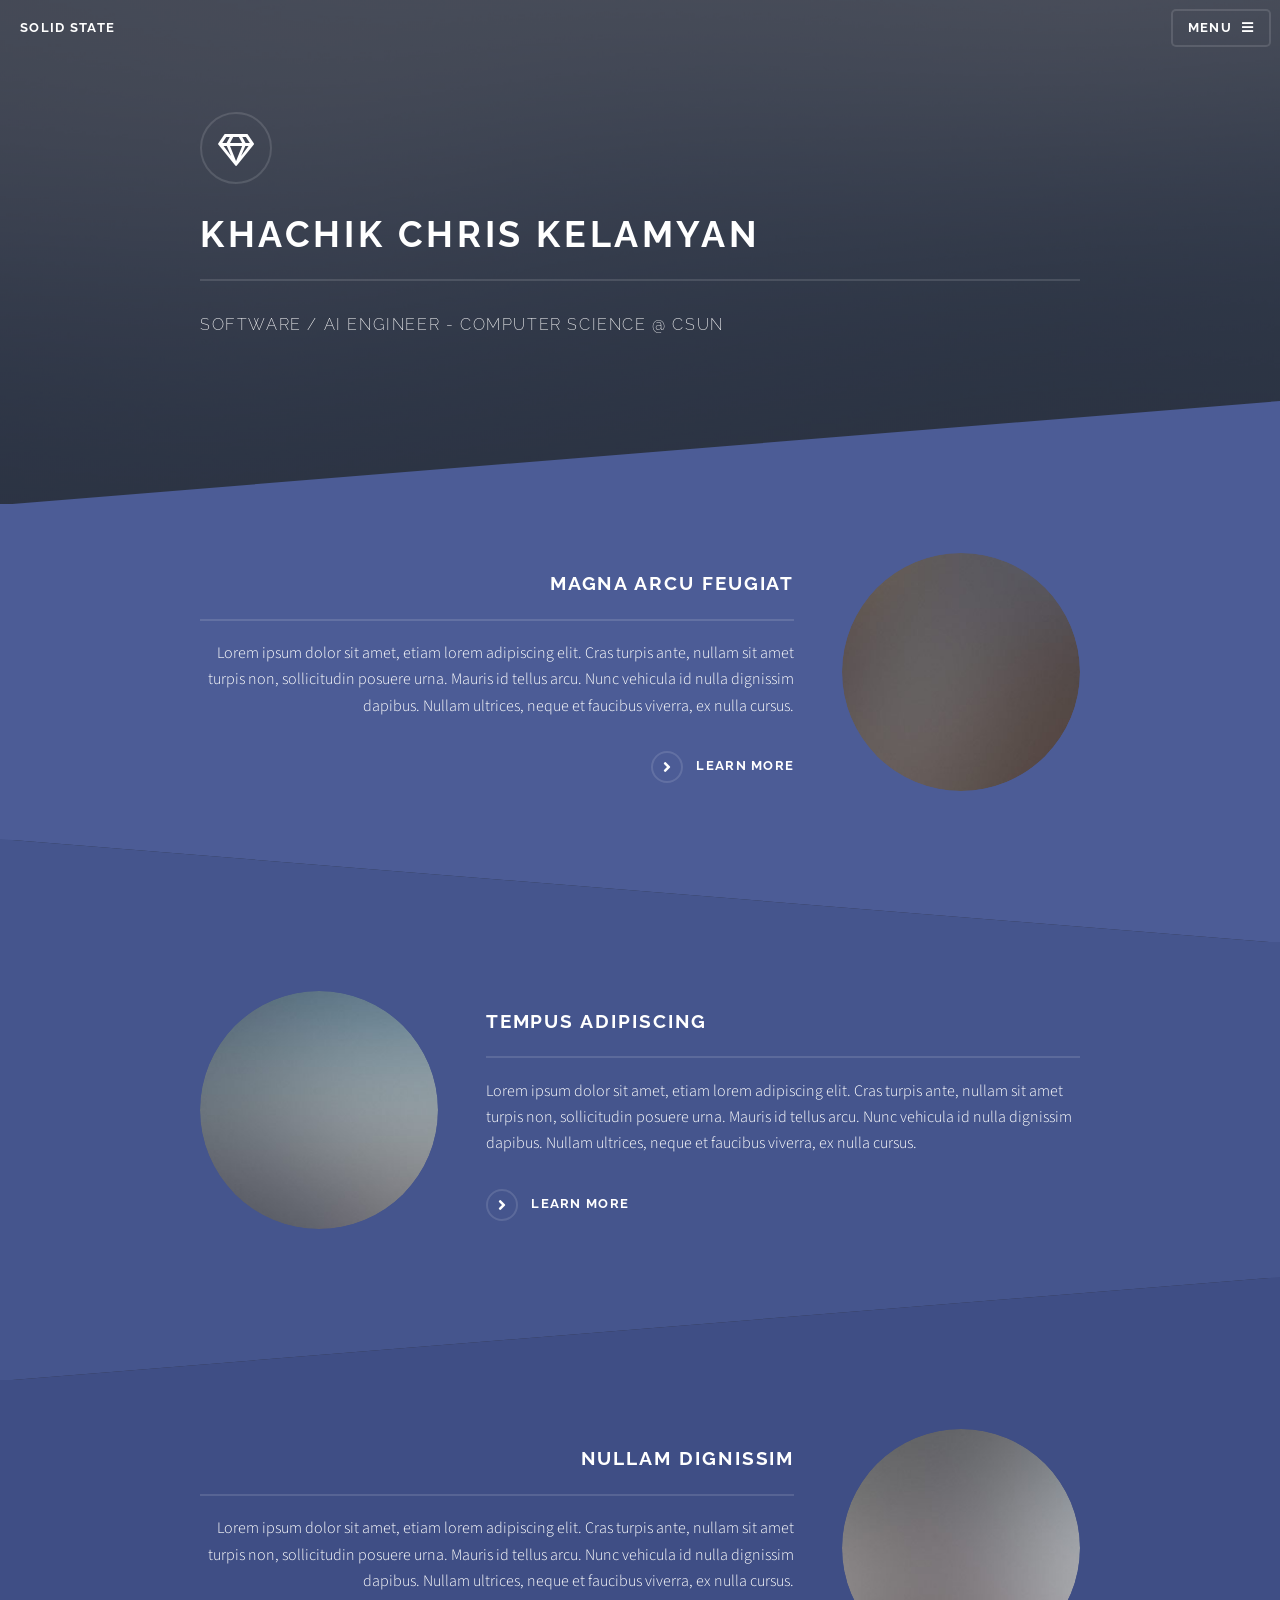
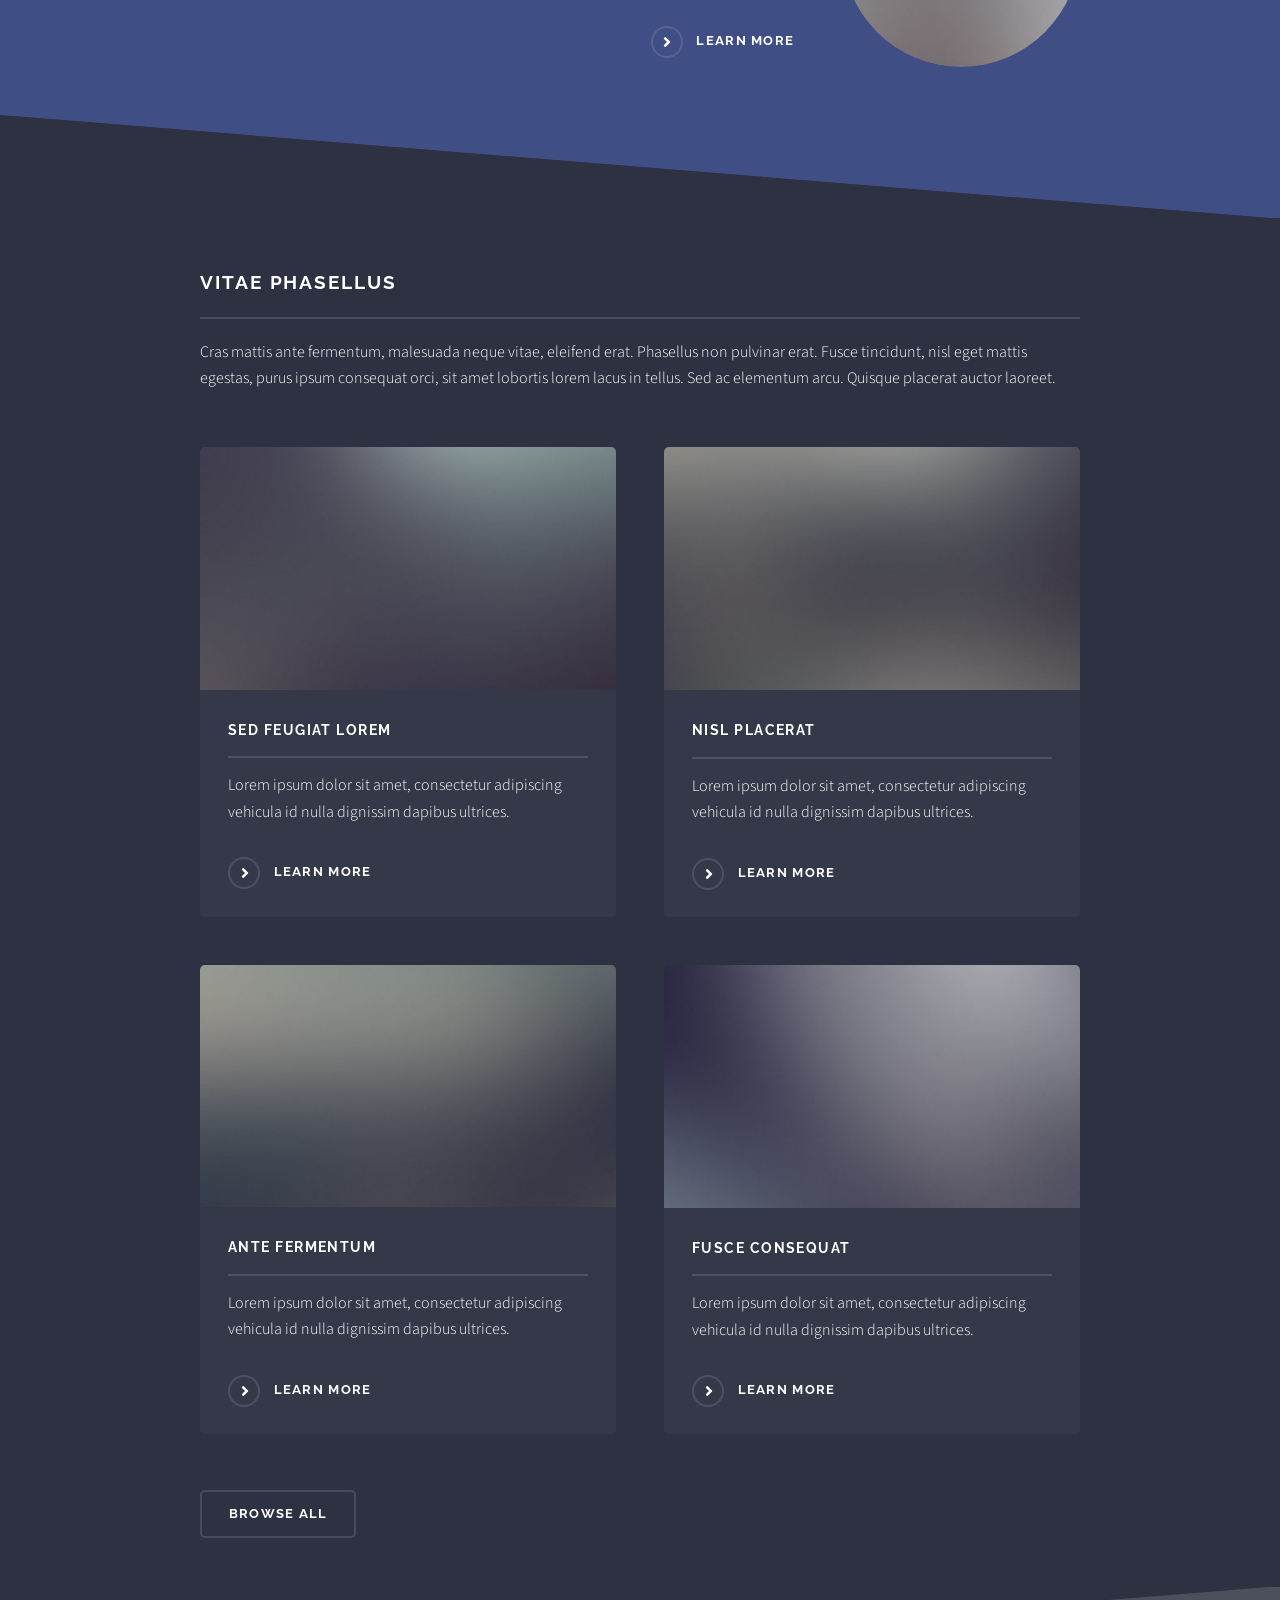
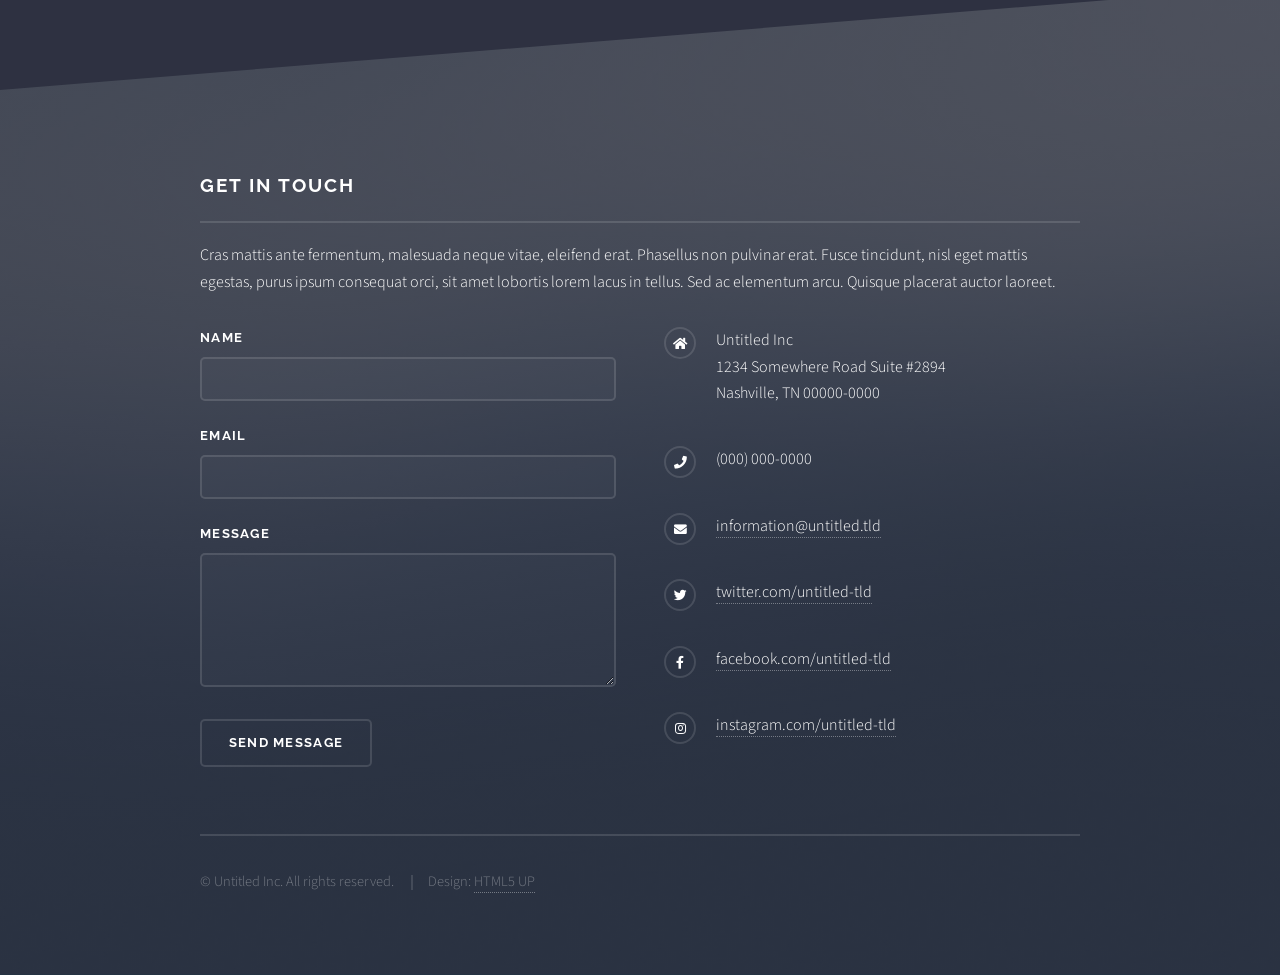
==== index.html @ 21fb5fbb "transfer from folder to main" ====
<!DOCTYPE html>
<!--
	Solid State by HTML5 UP
	html5up.net | @ajlkn
	Free for personal and commercial use under the CCA 3.0 license (html5up.net/license)
-->
<html>
  <head>
    <title>Solid State by HTML5 UP</title>
    <meta charset="utf-8" />
    <meta
      name="viewport"
      content="width=device-width, initial-scale=1, user-scalable=no"
    />
    <link rel="stylesheet" href="assets/css/main.css" />
    <noscript
      ><link rel="stylesheet" href="assets/css/noscript.css"
    /></noscript>
  </head>
  <body class="is-preload">
    <!-- Page Wrapper -->
    <div id="page-wrapper">
      <!-- Header -->
      <header id="header" class="alt">
        <h1><a href="index.html">Solid State</a></h1>
        <nav>
          <a href="#menu">Menu</a>
        </nav>
      </header>

      <!-- Menu -->
      <nav id="menu">
        <div class="inner">
          <h2>Menu</h2>
          <ul class="links">
            <li><a href="index.html">Home</a></li>
            <li><a href="generic.html">Generic</a></li>
            <li><a href="elements.html">Elements</a></li>
            <li><a href="#">Log In</a></li>
            <li><a href="#">Sign Up</a></li>
          </ul>
          <a href="#" class="close">Close</a>
        </div>
      </nav>

      <!-- Banner -->
      <section id="banner">
        <div class="inner">
          <div class="logo"><span class="icon fa-gem"></span></div>
          <h2>Khachik Chris Kelamyan</h2>
          <p>Software / AI Engineer - Computer Science @ CSUN</p>
        </div>
      </section>

      <!-- Wrapper -->
      <section id="wrapper">
        <!-- One -->
        <section id="one" class="wrapper spotlight style1">
          <div class="inner">
            <a href="#" class="image"><img src="images/pic01.jpg" alt="" /></a>
            <div class="content">
              <h2 class="major">Magna arcu feugiat</h2>
              <p>
                Lorem ipsum dolor sit amet, etiam lorem adipiscing elit. Cras
                turpis ante, nullam sit amet turpis non, sollicitudin posuere
                urna. Mauris id tellus arcu. Nunc vehicula id nulla dignissim
                dapibus. Nullam ultrices, neque et faucibus viverra, ex nulla
                cursus.
              </p>
              <a href="#" class="special">Learn more</a>
            </div>
          </div>
        </section>

        <!-- Two -->
        <section id="two" class="wrapper alt spotlight style2">
          <div class="inner">
            <a href="#" class="image"><img src="images/pic02.jpg" alt="" /></a>
            <div class="content">
              <h2 class="major">Tempus adipiscing</h2>
              <p>
                Lorem ipsum dolor sit amet, etiam lorem adipiscing elit. Cras
                turpis ante, nullam sit amet turpis non, sollicitudin posuere
                urna. Mauris id tellus arcu. Nunc vehicula id nulla dignissim
                dapibus. Nullam ultrices, neque et faucibus viverra, ex nulla
                cursus.
              </p>
              <a href="#" class="special">Learn more</a>
            </div>
          </div>
        </section>

        <!-- Three -->
        <section id="three" class="wrapper spotlight style3">
          <div class="inner">
            <a href="#" class="image"><img src="images/pic03.jpg" alt="" /></a>
            <div class="content">
              <h2 class="major">Nullam dignissim</h2>
              <p>
                Lorem ipsum dolor sit amet, etiam lorem adipiscing elit. Cras
                turpis ante, nullam sit amet turpis non, sollicitudin posuere
                urna. Mauris id tellus arcu. Nunc vehicula id nulla dignissim
                dapibus. Nullam ultrices, neque et faucibus viverra, ex nulla
                cursus.
              </p>
              <a href="#" class="special">Learn more</a>
            </div>
          </div>
        </section>

        <!-- Four -->
        <section id="four" class="wrapper alt style1">
          <div class="inner">
            <h2 class="major">Vitae phasellus</h2>
            <p>
              Cras mattis ante fermentum, malesuada neque vitae, eleifend erat.
              Phasellus non pulvinar erat. Fusce tincidunt, nisl eget mattis
              egestas, purus ipsum consequat orci, sit amet lobortis lorem lacus
              in tellus. Sed ac elementum arcu. Quisque placerat auctor laoreet.
            </p>
            <section class="features">
              <article>
                <a href="#" class="image"
                  ><img src="images/pic04.jpg" alt=""
                /></a>
                <h3 class="major">Sed feugiat lorem</h3>
                <p>
                  Lorem ipsum dolor sit amet, consectetur adipiscing vehicula id
                  nulla dignissim dapibus ultrices.
                </p>
                <a href="#" class="special">Learn more</a>
              </article>
              <article>
                <a href="#" class="image"
                  ><img src="images/pic05.jpg" alt=""
                /></a>
                <h3 class="major">Nisl placerat</h3>
                <p>
                  Lorem ipsum dolor sit amet, consectetur adipiscing vehicula id
                  nulla dignissim dapibus ultrices.
                </p>
                <a href="#" class="special">Learn more</a>
              </article>
              <article>
                <a href="#" class="image"
                  ><img src="images/pic06.jpg" alt=""
                /></a>
                <h3 class="major">Ante fermentum</h3>
                <p>
                  Lorem ipsum dolor sit amet, consectetur adipiscing vehicula id
                  nulla dignissim dapibus ultrices.
                </p>
                <a href="#" class="special">Learn more</a>
              </article>
              <article>
                <a href="#" class="image"
                  ><img src="images/pic07.jpg" alt=""
                /></a>
                <h3 class="major">Fusce consequat</h3>
                <p>
                  Lorem ipsum dolor sit amet, consectetur adipiscing vehicula id
                  nulla dignissim dapibus ultrices.
                </p>
                <a href="#" class="special">Learn more</a>
              </article>
            </section>
            <ul class="actions">
              <li><a href="#" class="button">Browse All</a></li>
            </ul>
          </div>
        </section>
      </section>

      <!-- Footer -->
      <section id="footer">
        <div class="inner">
          <h2 class="major">Get in touch</h2>
          <p>
            Cras mattis ante fermentum, malesuada neque vitae, eleifend erat.
            Phasellus non pulvinar erat. Fusce tincidunt, nisl eget mattis
            egestas, purus ipsum consequat orci, sit amet lobortis lorem lacus
            in tellus. Sed ac elementum arcu. Quisque placerat auctor laoreet.
          </p>
          <form method="post" action="#">
            <div class="fields">
              <div class="field">
                <label for="name">Name</label>
                <input type="text" name="name" id="name" />
              </div>
              <div class="field">
                <label for="email">Email</label>
                <input type="email" name="email" id="email" />
              </div>
              <div class="field">
                <label for="message">Message</label>
                <textarea name="message" id="message" rows="4"></textarea>
              </div>
            </div>
            <ul class="actions">
              <li><input type="submit" value="Send Message" /></li>
            </ul>
          </form>
          <ul class="contact">
            <li class="icon solid fa-home">
              Untitled Inc<br />
              1234 Somewhere Road Suite #2894<br />
              Nashville, TN 00000-0000
            </li>
            <li class="icon solid fa-phone">(000) 000-0000</li>
            <li class="icon solid fa-envelope">
              <a href="#">information@untitled.tld</a>
            </li>
            <li class="icon brands fa-twitter">
              <a href="#">twitter.com/untitled-tld</a>
            </li>
            <li class="icon brands fa-facebook-f">
              <a href="#">facebook.com/untitled-tld</a>
            </li>
            <li class="icon brands fa-instagram">
              <a href="#">instagram.com/untitled-tld</a>
            </li>
          </ul>
          <ul class="copyright">
            <li>&copy; Untitled Inc. All rights reserved.</li>
            <li>Design: <a href="http://html5up.net">HTML5 UP</a></li>
          </ul>
        </div>
      </section>
    </div>

    <!-- Scripts -->
    <script src="assets/js/jquery.min.js"></script>
    <script src="assets/js/jquery.scrollex.min.js"></script>
    <script src="assets/js/browser.min.js"></script>
    <script src="assets/js/breakpoints.min.js"></script>
    <script src="assets/js/util.js"></script>
    <script src="assets/js/main.js"></script>
  </body>
</html>
---- assets/css/main.css ----
@import url(fontawesome-all.min.css);
@import url("https://fonts.googleapis.com/css?family=Raleway:200,700|Source+Sans+Pro:300,600,300italic,600italic");

/*
	Solid State by HTML5 UP
	html5up.net | @ajlkn
	Free for personal and commercial use under the CCA 3.0 license (html5up.net/license)
*/

html, body, div, span, applet, object,
iframe, h1, h2, h3, h4, h5, h6, p, blockquote,
pre, a, abbr, acronym, address, big, cite,
code, del, dfn, em, img, ins, kbd, q, s, samp,
small, strike, strong, sub, sup, tt, var, b,
u, i, center, dl, dt, dd, ol, ul, li, fieldset,
form, label, legend, table, caption, tbody,
tfoot, thead, tr, th, td, article, aside,
canvas, details, embed, figure, figcaption,
footer, header, hgroup, menu, nav, output, ruby,
section, summary, time, mark, audio, video {
	margin: 0;
	padding: 0;
	border: 0;
	font-size: 100%;
	font: inherit;
	vertical-align: baseline;}

article, aside, details, figcaption, figure,
footer, header, hgroup, menu, nav, section {
	display: block;}

body {
	line-height: 1;
}

ol, ul {
	list-style: none;
}

blockquote, q {
	quotes: none;
}

	blockquote:before, blockquote:after, q:before, q:after {
		content: '';
		content: none;
	}

table {
	border-collapse: collapse;
	border-spacing: 0;
}

body {
	-webkit-text-size-adjust: none;
}

mark {
	background-color: transparent;
	color: inherit;
}

input::-moz-focus-inner {
	border: 0;
	padding: 0;
}

input, select, textarea {
	-moz-appearance: none;
	-webkit-appearance: none;
	-ms-appearance: none;
	appearance: none;
}

/* Basic */

	@-ms-viewport {
		width: device-width;
	}

	body {
		-ms-overflow-style: scrollbar;
	}

	@media screen and (max-width: 480px) {

		html, body {
			min-width: 320px;
		}

	}

	html {
		box-sizing: border-box;
	}

	*, *:before, *:after {
		box-sizing: inherit;
	}

	body {
		background-color: #2e3141;
		background-image: linear-gradient(to top, rgba(46, 49, 65, 0.8), rgba(46, 49, 65, 0.8)), url("../../images/bg.jpg");
		background-size: auto, cover;
		background-attachment: fixed, fixed;
		background-position: center, center;
	}

		body.is-preload *, body.is-preload *:before, body.is-preload *:after {
			-moz-animation: none !important;
			-webkit-animation: none !important;
			-ms-animation: none !important;
			animation: none !important;
			-moz-transition: none !important;
			-webkit-transition: none !important;
			-ms-transition: none !important;
			transition: none !important;
		}

/* Type */

	body, input, select, textarea {
		color: #ffffff;
		font-family: "Source Sans Pro", Helvetica, sans-serif;
		font-size: 16.5pt;
		font-weight: 300;
		line-height: 1.65;
	}

		@media screen and (max-width: 1680px) {

			body, input, select, textarea {
				font-size: 13pt;
			}

		}

		@media screen and (max-width: 1280px) {

			body, input, select, textarea {
				font-size: 12pt;
			}

		}

		@media screen and (max-width: 980px) {

			body, input, select, textarea {
				font-size: 12pt;
			}

		}

		@media screen and (max-width: 736px) {

			body, input, select, textarea {
				font-size: 12pt;
			}

		}

		@media screen and (max-width: 480px) {

			body, input, select, textarea {
				font-size: 12pt;
			}

		}

	a {
		-moz-transition: color 0.2s ease-in-out, border-bottom-color 0.2s ease-in-out;
		-webkit-transition: color 0.2s ease-in-out, border-bottom-color 0.2s ease-in-out;
		-ms-transition: color 0.2s ease-in-out, border-bottom-color 0.2s ease-in-out;
		transition: color 0.2s ease-in-out, border-bottom-color 0.2s ease-in-out;
		border-bottom: dotted 1px rgba(255, 255, 255, 0.35);
		color: #ffffff;
		text-decoration: none;
	}

		a:hover {
			border-bottom-color: transparent;
			color: #ffffff !important;
		}

		a.special:not(.button) {
			text-decoration: none;
			border-bottom: 0;
			display: block;
			font-family: Raleway, Helvetica, sans-serif;
			font-size: 0.8em;
			font-weight: 700;
			letter-spacing: 0.1em;
			margin: 0 0 2em 0;
			text-transform: uppercase;
		}

			a.special:not(.button):before {
				-moz-osx-font-smoothing: grayscale;
				-webkit-font-smoothing: antialiased;
				display: inline-block;
				font-style: normal;
				font-variant: normal;
				text-rendering: auto;
				line-height: 1;
				text-transform: none !important;
				font-family: 'Font Awesome 5 Free';
				font-weight: 900;
			}

			a.special:not(.button):before {
				-moz-transition: background-color 0.2s ease-in-out;
				-webkit-transition: background-color 0.2s ease-in-out;
				-ms-transition: background-color 0.2s ease-in-out;
				transition: background-color 0.2s ease-in-out;
				border-radius: 100%;
				border: solid 2px rgba(255, 255, 255, 0.125);
				content: '\f105';
				display: inline-block;
				font-size: 1.25em;
				height: 2em;
				line-height: 1.75em;
				margin-right: 0.85em;
				text-align: center;
				text-indent: 0.15em;
				vertical-align: middle;
				width: 2em;
			}

			a.special:not(.button):hover:before {
				background-color: rgba(255, 255, 255, 0.025);
			}

			a.special:not(.button):active:before {
				background-color: rgba(255, 255, 255, 0.075);
			}

	strong, b {
		color: #ffffff;
		font-weight: 600;
	}

	em, i {
		font-style: italic;
	}

	p {
		margin: 0 0 2em 0;
	}

	h1, h2, h3, h4, h5, h6 {
		color: #ffffff;
		font-family: Raleway, Helvetica, sans-serif;
		font-weight: 700;
		letter-spacing: 0.1em;
		margin: 0 0 1em 0;
		text-transform: uppercase;
	}

		h1 a, h2 a, h3 a, h4 a, h5 a, h6 a {
			color: inherit;
			text-decoration: none;
			border-bottom: 0;
		}

		h1 span, h2 span, h3 span, h4 span, h5 span, h6 span {
			font-weight: 200;
		}

		h1.major, h2.major, h3.major, h4.major, h5.major, h6.major {
			padding-bottom: 1em;
			border-bottom: solid 2px rgba(255, 255, 255, 0.125);
		}

	h2 {
		font-size: 1.2em;
	}

	h3 {
		font-size: 0.9em;
	}

	h4 {
		font-size: 0.7em;
	}

	h5 {
		font-size: 0.7em;
	}

	h6 {
		font-size: 0.7em;
	}

	@media screen and (max-width: 736px) {

		h2 {
			font-size: 1em;
		}

		h3 {
			font-size: 0.8em;
		}

	}

	sub {
		font-size: 0.8em;
		position: relative;
		top: 0.5em;
	}

	sup {
		font-size: 0.8em;
		position: relative;
		top: -0.5em;
	}

	blockquote {
		border-left: solid 4px rgba(255, 255, 255, 0.125);
		font-style: italic;
		margin: 0 0 2em 0;
		padding: 0.5em 0 0.5em 2em;
	}

	code {
		background: rgba(255, 255, 255, 0.025);
		border-radius: 5px;
		border: solid 2px rgba(255, 255, 255, 0.125);
		font-family: "Courier New", monospace;
		font-size: 0.9em;
		margin: 0 0.25em;
		padding: 0.25em 0.65em;
	}

	pre {
		-webkit-overflow-scrolling: touch;
		font-family: "Courier New", monospace;
		font-size: 0.9em;
		margin: 0 0 2em 0;
	}

		pre code {
			display: block;
			line-height: 1.75em;
			padding: 1em 1.5em;
			overflow-x: auto;
		}

	hr {
		border: 0;
		border-bottom: solid 2px rgba(255, 255, 255, 0.125);
		margin: 2.5em 0;
	}

		hr.major {
			margin: 4em 0;
		}

	.align-left {
		text-align: left;
	}

	.align-center {
		text-align: center;
	}

	.align-right {
		text-align: right;
	}

/* Row */

	.row {
		display: flex;
		flex-wrap: wrap;
		box-sizing: border-box;
		align-items: stretch;
	}

		.row > * {
			box-sizing: border-box;
		}

		.row.gtr-uniform > * > :last-child {
			margin-bottom: 0;
		}

		.row.aln-left {
			justify-content: flex-start;
		}

		.row.aln-center {
			justify-content: center;
		}

		.row.aln-right {
			justify-content: flex-end;
		}

		.row.aln-top {
			align-items: flex-start;
		}

		.row.aln-middle {
			align-items: center;
		}

		.row.aln-bottom {
			align-items: flex-end;
		}

		.row > .imp {
			order: -1;
		}

		.row > .col-1 {
			width: 8.33333%;
		}

		.row > .off-1 {
			margin-left: 8.33333%;
		}

		.row > .col-2 {
			width: 16.66667%;
		}

		.row > .off-2 {
			margin-left: 16.66667%;
		}

		.row > .col-3 {
			width: 25%;
		}

		.row > .off-3 {
			margin-left: 25%;
		}

		.row > .col-4 {
			width: 33.33333%;
		}

		.row > .off-4 {
			margin-left: 33.33333%;
		}

		.row > .col-5 {
			width: 41.66667%;
		}

		.row > .off-5 {
			margin-left: 41.66667%;
		}

		.row > .col-6 {
			width: 50%;
		}

		.row > .off-6 {
			margin-left: 50%;
		}

		.row > .col-7 {
			width: 58.33333%;
		}

		.row > .off-7 {
			margin-left: 58.33333%;
		}

		.row > .col-8 {
			width: 66.66667%;
		}

		.row > .off-8 {
			margin-left: 66.66667%;
		}

		.row > .col-9 {
			width: 75%;
		}

		.row > .off-9 {
			margin-left: 75%;
		}

		.row > .col-10 {
			width: 83.33333%;
		}

		.row > .off-10 {
			margin-left: 83.33333%;
		}

		.row > .col-11 {
			width: 91.66667%;
		}

		.row > .off-11 {
			margin-left: 91.66667%;
		}

		.row > .col-12 {
			width: 100%;
		}

		.row > .off-12 {
			margin-left: 100%;
		}

		.row.gtr-0 {
			margin-top: 0;
			margin-left: 0em;
		}

			.row.gtr-0 > * {
				padding: 0 0 0 0em;
			}

			.row.gtr-0.gtr-uniform {
				margin-top: 0em;
			}

				.row.gtr-0.gtr-uniform > * {
					padding-top: 0em;
				}

		.row.gtr-25 {
			margin-top: 0;
			margin-left: -0.4375em;
		}

			.row.gtr-25 > * {
				padding: 0 0 0 0.4375em;
			}

			.row.gtr-25.gtr-uniform {
				margin-top: -0.4375em;
			}

				.row.gtr-25.gtr-uniform > * {
					padding-top: 0.4375em;
				}

		.row.gtr-50 {
			margin-top: 0;
			margin-left: -0.875em;
		}

			.row.gtr-50 > * {
				padding: 0 0 0 0.875em;
			}

			.row.gtr-50.gtr-uniform {
				margin-top: -0.875em;
			}

				.row.gtr-50.gtr-uniform > * {
					padding-top: 0.875em;
				}

		.row {
			margin-top: 0;
			margin-left: -1.75em;
		}

			.row > * {
				padding: 0 0 0 1.75em;
			}

			.row.gtr-uniform {
				margin-top: -1.75em;
			}

				.row.gtr-uniform > * {
					padding-top: 1.75em;
				}

		.row.gtr-150 {
			margin-top: 0;
			margin-left: -2.625em;
		}

			.row.gtr-150 > * {
				padding: 0 0 0 2.625em;
			}

			.row.gtr-150.gtr-uniform {
				margin-top: -2.625em;
			}

				.row.gtr-150.gtr-uniform > * {
					padding-top: 2.625em;
				}

		.row.gtr-200 {
			margin-top: 0;
			margin-left: -3.5em;
		}

			.row.gtr-200 > * {
				padding: 0 0 0 3.5em;
			}

			.row.gtr-200.gtr-uniform {
				margin-top: -3.5em;
			}

				.row.gtr-200.gtr-uniform > * {
					padding-top: 3.5em;
				}

		@media screen and (max-width: 1680px) {

			.row {
				display: flex;
				flex-wrap: wrap;
				box-sizing: border-box;
				align-items: stretch;
			}

				.row > * {
					box-sizing: border-box;
				}

				.row.gtr-uniform > * > :last-child {
					margin-bottom: 0;
				}

				.row.aln-left {
					justify-content: flex-start;
				}

				.row.aln-center {
					justify-content: center;
				}

				.row.aln-right {
					justify-content: flex-end;
				}

				.row.aln-top {
					align-items: flex-start;
				}

				.row.aln-middle {
					align-items: center;
				}

				.row.aln-bottom {
					align-items: flex-end;
				}

				.row > .imp-xlarge {
					order: -1;
				}

				.row > .col-1-xlarge {
					width: 8.33333%;
				}

				.row > .off-1-xlarge {
					margin-left: 8.33333%;
				}

				.row > .col-2-xlarge {
					width: 16.66667%;
				}

				.row > .off-2-xlarge {
					margin-left: 16.66667%;
				}

				.row > .col-3-xlarge {
					width: 25%;
				}

				.row > .off-3-xlarge {
					margin-left: 25%;
				}

				.row > .col-4-xlarge {
					width: 33.33333%;
				}

				.row > .off-4-xlarge {
					margin-left: 33.33333%;
				}

				.row > .col-5-xlarge {
					width: 41.66667%;
				}

				.row > .off-5-xlarge {
					margin-left: 41.66667%;
				}

				.row > .col-6-xlarge {
					width: 50%;
				}

				.row > .off-6-xlarge {
					margin-left: 50%;
				}

				.row > .col-7-xlarge {
					width: 58.33333%;
				}

				.row > .off-7-xlarge {
					margin-left: 58.33333%;
				}

				.row > .col-8-xlarge {
					width: 66.66667%;
				}

				.row > .off-8-xlarge {
					margin-left: 66.66667%;
				}

				.row > .col-9-xlarge {
					width: 75%;
				}

				.row > .off-9-xlarge {
					margin-left: 75%;
				}

				.row > .col-10-xlarge {
					width: 83.33333%;
				}

				.row > .off-10-xlarge {
					margin-left: 83.33333%;
				}

				.row > .col-11-xlarge {
					width: 91.66667%;
				}

				.row > .off-11-xlarge {
					margin-left: 91.66667%;
				}

				.row > .col-12-xlarge {
					width: 100%;
				}

				.row > .off-12-xlarge {
					margin-left: 100%;
				}

				.row.gtr-0 {
					margin-top: 0;
					margin-left: 0em;
				}

					.row.gtr-0 > * {
						padding: 0 0 0 0em;
					}

					.row.gtr-0.gtr-uniform {
						margin-top: 0em;
					}

						.row.gtr-0.gtr-uniform > * {
							padding-top: 0em;
						}

				.row.gtr-25 {
					margin-top: 0;
					margin-left: -0.4375em;
				}

					.row.gtr-25 > * {
						padding: 0 0 0 0.4375em;
					}

					.row.gtr-25.gtr-uniform {
						margin-top: -0.4375em;
					}

						.row.gtr-25.gtr-uniform > * {
							padding-top: 0.4375em;
						}

				.row.gtr-50 {
					margin-top: 0;
					margin-left: -0.875em;
				}

					.row.gtr-50 > * {
						padding: 0 0 0 0.875em;
					}

					.row.gtr-50.gtr-uniform {
						margin-top: -0.875em;
					}

						.row.gtr-50.gtr-uniform > * {
							padding-top: 0.875em;
						}

				.row {
					margin-top: 0;
					margin-left: -1.75em;
				}

					.row > * {
						padding: 0 0 0 1.75em;
					}

					.row.gtr-uniform {
						margin-top: -1.75em;
					}

						.row.gtr-uniform > * {
							padding-top: 1.75em;
						}

				.row.gtr-150 {
					margin-top: 0;
					margin-left: -2.625em;
				}

					.row.gtr-150 > * {
						padding: 0 0 0 2.625em;
					}

					.row.gtr-150.gtr-uniform {
						margin-top: -2.625em;
					}

						.row.gtr-150.gtr-uniform > * {
							padding-top: 2.625em;
						}

				.row.gtr-200 {
					margin-top: 0;
					margin-left: -3.5em;
				}

					.row.gtr-200 > * {
						padding: 0 0 0 3.5em;
					}

					.row.gtr-200.gtr-uniform {
						margin-top: -3.5em;
					}

						.row.gtr-200.gtr-uniform > * {
							padding-top: 3.5em;
						}

		}

		@media screen and (max-width: 1280px) {

			.row {
				display: flex;
				flex-wrap: wrap;
				box-sizing: border-box;
				align-items: stretch;
			}

				.row > * {
					box-sizing: border-box;
				}

				.row.gtr-uniform > * > :last-child {
					margin-bottom: 0;
				}

				.row.aln-left {
					justify-content: flex-start;
				}

				.row.aln-center {
					justify-content: center;
				}

				.row.aln-right {
					justify-content: flex-end;
				}

				.row.aln-top {
					align-items: flex-start;
				}

				.row.aln-middle {
					align-items: center;
				}

				.row.aln-bottom {
					align-items: flex-end;
				}

				.row > .imp-large {
					order: -1;
				}

				.row > .col-1-large {
					width: 8.33333%;
				}

				.row > .off-1-large {
					margin-left: 8.33333%;
				}

				.row > .col-2-large {
					width: 16.66667%;
				}

				.row > .off-2-large {
					margin-left: 16.66667%;
				}

				.row > .col-3-large {
					width: 25%;
				}

				.row > .off-3-large {
					margin-left: 25%;
				}

				.row > .col-4-large {
					width: 33.33333%;
				}

				.row > .off-4-large {
					margin-left: 33.33333%;
				}

				.row > .col-5-large {
					width: 41.66667%;
				}

				.row > .off-5-large {
					margin-left: 41.66667%;
				}

				.row > .col-6-large {
					width: 50%;
				}

				.row > .off-6-large {
					margin-left: 50%;
				}

				.row > .col-7-large {
					width: 58.33333%;
				}

				.row > .off-7-large {
					margin-left: 58.33333%;
				}

				.row > .col-8-large {
					width: 66.66667%;
				}

				.row > .off-8-large {
					margin-left: 66.66667%;
				}

				.row > .col-9-large {
					width: 75%;
				}

				.row > .off-9-large {
					margin-left: 75%;
				}

				.row > .col-10-large {
					width: 83.33333%;
				}

				.row > .off-10-large {
					margin-left: 83.33333%;
				}

				.row > .col-11-large {
					width: 91.66667%;
				}

				.row > .off-11-large {
					margin-left: 91.66667%;
				}

				.row > .col-12-large {
					width: 100%;
				}

				.row > .off-12-large {
					margin-left: 100%;
				}

				.row.gtr-0 {
					margin-top: 0;
					margin-left: 0em;
				}

					.row.gtr-0 > * {
						padding: 0 0 0 0em;
					}

					.row.gtr-0.gtr-uniform {
						margin-top: 0em;
					}

						.row.gtr-0.gtr-uniform > * {
							padding-top: 0em;
						}

				.row.gtr-25 {
					margin-top: 0;
					margin-left: -0.4375em;
				}

					.row.gtr-25 > * {
						padding: 0 0 0 0.4375em;
					}

					.row.gtr-25.gtr-uniform {
						margin-top: -0.4375em;
					}

						.row.gtr-25.gtr-uniform > * {
							padding-top: 0.4375em;
						}

				.row.gtr-50 {
					margin-top: 0;
					margin-left: -0.875em;
				}

					.row.gtr-50 > * {
						padding: 0 0 0 0.875em;
					}

					.row.gtr-50.gtr-uniform {
						margin-top: -0.875em;
					}

						.row.gtr-50.gtr-uniform > * {
							padding-top: 0.875em;
						}

				.row {
					margin-top: 0;
					margin-left: -1.75em;
				}

					.row > * {
						padding: 0 0 0 1.75em;
					}

					.row.gtr-uniform {
						margin-top: -1.75em;
					}

						.row.gtr-uniform > * {
							padding-top: 1.75em;
						}

				.row.gtr-150 {
					margin-top: 0;
					margin-left: -2.625em;
				}

					.row.gtr-150 > * {
						padding: 0 0 0 2.625em;
					}

					.row.gtr-150.gtr-uniform {
						margin-top: -2.625em;
					}

						.row.gtr-150.gtr-uniform > * {
							padding-top: 2.625em;
						}

				.row.gtr-200 {
					margin-top: 0;
					margin-left: -3.5em;
				}

					.row.gtr-200 > * {
						padding: 0 0 0 3.5em;
					}

					.row.gtr-200.gtr-uniform {
						margin-top: -3.5em;
					}

						.row.gtr-200.gtr-uniform > * {
							padding-top: 3.5em;
						}

		}

		@media screen and (max-width: 980px) {

			.row {
				display: flex;
				flex-wrap: wrap;
				box-sizing: border-box;
				align-items: stretch;
			}

				.row > * {
					box-sizing: border-box;
				}

				.row.gtr-uniform > * > :last-child {
					margin-bottom: 0;
				}

				.row.aln-left {
					justify-content: flex-start;
				}

				.row.aln-center {
					justify-content: center;
				}

				.row.aln-right {
					justify-content: flex-end;
				}

				.row.aln-top {
					align-items: flex-start;
				}

				.row.aln-middle {
					align-items: center;
				}

				.row.aln-bottom {
					align-items: flex-end;
				}

				.row > .imp-medium {
					order: -1;
				}

				.row > .col-1-medium {
					width: 8.33333%;
				}

				.row > .off-1-medium {
					margin-left: 8.33333%;
				}

				.row > .col-2-medium {
					width: 16.66667%;
				}

				.row > .off-2-medium {
					margin-left: 16.66667%;
				}

				.row > .col-3-medium {
					width: 25%;
				}

				.row > .off-3-medium {
					margin-left: 25%;
				}

				.row > .col-4-medium {
					width: 33.33333%;
				}

				.row > .off-4-medium {
					margin-left: 33.33333%;
				}

				.row > .col-5-medium {
					width: 41.66667%;
				}

				.row > .off-5-medium {
					margin-left: 41.66667%;
				}

				.row > .col-6-medium {
					width: 50%;
				}

				.row > .off-6-medium {
					margin-left: 50%;
				}

				.row > .col-7-medium {
					width: 58.33333%;
				}

				.row > .off-7-medium {
					margin-left: 58.33333%;
				}

				.row > .col-8-medium {
					width: 66.66667%;
				}

				.row > .off-8-medium {
					margin-left: 66.66667%;
				}

				.row > .col-9-medium {
					width: 75%;
				}

				.row > .off-9-medium {
					margin-left: 75%;
				}

				.row > .col-10-medium {
					width: 83.33333%;
				}

				.row > .off-10-medium {
					margin-left: 83.33333%;
				}

				.row > .col-11-medium {
					width: 91.66667%;
				}

				.row > .off-11-medium {
					margin-left: 91.66667%;
				}

				.row > .col-12-medium {
					width: 100%;
				}

				.row > .off-12-medium {
					margin-left: 100%;
				}

				.row.gtr-0 {
					margin-top: 0;
					margin-left: 0em;
				}

					.row.gtr-0 > * {
						padding: 0 0 0 0em;
					}

					.row.gtr-0.gtr-uniform {
						margin-top: 0em;
					}

						.row.gtr-0.gtr-uniform > * {
							padding-top: 0em;
						}

				.row.gtr-25 {
					margin-top: 0;
					margin-left: -0.4375em;
				}

					.row.gtr-25 > * {
						padding: 0 0 0 0.4375em;
					}

					.row.gtr-25.gtr-uniform {
						margin-top: -0.4375em;
					}

						.row.gtr-25.gtr-uniform > * {
							padding-top: 0.4375em;
						}

				.row.gtr-50 {
					margin-top: 0;
					margin-left: -0.875em;
				}

					.row.gtr-50 > * {
						padding: 0 0 0 0.875em;
					}

					.row.gtr-50.gtr-uniform {
						margin-top: -0.875em;
					}

						.row.gtr-50.gtr-uniform > * {
							padding-top: 0.875em;
						}

				.row {
					margin-top: 0;
					margin-left: -1.75em;
				}

					.row > * {
						padding: 0 0 0 1.75em;
					}

					.row.gtr-uniform {
						margin-top: -1.75em;
					}

						.row.gtr-uniform > * {
							padding-top: 1.75em;
						}

				.row.gtr-150 {
					margin-top: 0;
					margin-left: -2.625em;
				}

					.row.gtr-150 > * {
						padding: 0 0 0 2.625em;
					}

					.row.gtr-150.gtr-uniform {
						margin-top: -2.625em;
					}

						.row.gtr-150.gtr-uniform > * {
							padding-top: 2.625em;
						}

				.row.gtr-200 {
					margin-top: 0;
					margin-left: -3.5em;
				}

					.row.gtr-200 > * {
						padding: 0 0 0 3.5em;
					}

					.row.gtr-200.gtr-uniform {
						margin-top: -3.5em;
					}

						.row.gtr-200.gtr-uniform > * {
							padding-top: 3.5em;
						}

		}

		@media screen and (max-width: 736px) {

			.row {
				display: flex;
				flex-wrap: wrap;
				box-sizing: border-box;
				align-items: stretch;
			}

				.row > * {
					box-sizing: border-box;
				}

				.row.gtr-uniform > * > :last-child {
					margin-bottom: 0;
				}

				.row.aln-left {
					justify-content: flex-start;
				}

				.row.aln-center {
					justify-content: center;
				}

				.row.aln-right {
					justify-content: flex-end;
				}

				.row.aln-top {
					align-items: flex-start;
				}

				.row.aln-middle {
					align-items: center;
				}

				.row.aln-bottom {
					align-items: flex-end;
				}

				.row > .imp-small {
					order: -1;
				}

				.row > .col-1-small {
					width: 8.33333%;
				}

				.row > .off-1-small {
					margin-left: 8.33333%;
				}

				.row > .col-2-small {
					width: 16.66667%;
				}

				.row > .off-2-small {
					margin-left: 16.66667%;
				}

				.row > .col-3-small {
					width: 25%;
				}

				.row > .off-3-small {
					margin-left: 25%;
				}

				.row > .col-4-small {
					width: 33.33333%;
				}

				.row > .off-4-small {
					margin-left: 33.33333%;
				}

				.row > .col-5-small {
					width: 41.66667%;
				}

				.row > .off-5-small {
					margin-left: 41.66667%;
				}

				.row > .col-6-small {
					width: 50%;
				}

				.row > .off-6-small {
					margin-left: 50%;
				}

				.row > .col-7-small {
					width: 58.33333%;
				}

				.row > .off-7-small {
					margin-left: 58.33333%;
				}

				.row > .col-8-small {
					width: 66.66667%;
				}

				.row > .off-8-small {
					margin-left: 66.66667%;
				}

				.row > .col-9-small {
					width: 75%;
				}

				.row > .off-9-small {
					margin-left: 75%;
				}

				.row > .col-10-small {
					width: 83.33333%;
				}

				.row > .off-10-small {
					margin-left: 83.33333%;
				}

				.row > .col-11-small {
					width: 91.66667%;
				}

				.row > .off-11-small {
					margin-left: 91.66667%;
				}

				.row > .col-12-small {
					width: 100%;
				}

				.row > .off-12-small {
					margin-left: 100%;
				}

				.row.gtr-0 {
					margin-top: 0;
					margin-left: 0em;
				}

					.row.gtr-0 > * {
						padding: 0 0 0 0em;
					}

					.row.gtr-0.gtr-uniform {
						margin-top: 0em;
					}

						.row.gtr-0.gtr-uniform > * {
							padding-top: 0em;
						}

				.row.gtr-25 {
					margin-top: 0;
					margin-left: -0.3125em;
				}

					.row.gtr-25 > * {
						padding: 0 0 0 0.3125em;
					}

					.row.gtr-25.gtr-uniform {
						margin-top: -0.3125em;
					}

						.row.gtr-25.gtr-uniform > * {
							padding-top: 0.3125em;
						}

				.row.gtr-50 {
					margin-top: 0;
					margin-left: -0.625em;
				}

					.row.gtr-50 > * {
						padding: 0 0 0 0.625em;
					}

					.row.gtr-50.gtr-uniform {
						margin-top: -0.625em;
					}

						.row.gtr-50.gtr-uniform > * {
							padding-top: 0.625em;
						}

				.row {
					margin-top: 0;
					margin-left: -1.25em;
				}

					.row > * {
						padding: 0 0 0 1.25em;
					}

					.row.gtr-uniform {
						margin-top: -1.25em;
					}

						.row.gtr-uniform > * {
							padding-top: 1.25em;
						}

				.row.gtr-150 {
					margin-top: 0;
					margin-left: -1.875em;
				}

					.row.gtr-150 > * {
						padding: 0 0 0 1.875em;
					}

					.row.gtr-150.gtr-uniform {
						margin-top: -1.875em;
					}

						.row.gtr-150.gtr-uniform > * {
							padding-top: 1.875em;
						}

				.row.gtr-200 {
					margin-top: 0;
					margin-left: -2.5em;
				}

					.row.gtr-200 > * {
						padding: 0 0 0 2.5em;
					}

					.row.gtr-200.gtr-uniform {
						margin-top: -2.5em;
					}

						.row.gtr-200.gtr-uniform > * {
							padding-top: 2.5em;
						}

		}

		@media screen and (max-width: 480px) {

			.row {
				display: flex;
				flex-wrap: wrap;
				box-sizing: border-box;
				align-items: stretch;
			}

				.row > * {
					box-sizing: border-box;
				}

				.row.gtr-uniform > * > :last-child {
					margin-bottom: 0;
				}

				.row.aln-left {
					justify-content: flex-start;
				}

				.row.aln-center {
					justify-content: center;
				}

				.row.aln-right {
					justify-content: flex-end;
				}

				.row.aln-top {
					align-items: flex-start;
				}

				.row.aln-middle {
					align-items: center;
				}

				.row.aln-bottom {
					align-items: flex-end;
				}

				.row > .imp-xsmall {
					order: -1;
				}

				.row > .col-1-xsmall {
					width: 8.33333%;
				}

				.row > .off-1-xsmall {
					margin-left: 8.33333%;
				}

				.row > .col-2-xsmall {
					width: 16.66667%;
				}

				.row > .off-2-xsmall {
					margin-left: 16.66667%;
				}

				.row > .col-3-xsmall {
					width: 25%;
				}

				.row > .off-3-xsmall {
					margin-left: 25%;
				}

				.row > .col-4-xsmall {
					width: 33.33333%;
				}

				.row > .off-4-xsmall {
					margin-left: 33.33333%;
				}

				.row > .col-5-xsmall {
					width: 41.66667%;
				}

				.row > .off-5-xsmall {
					margin-left: 41.66667%;
				}

				.row > .col-6-xsmall {
					width: 50%;
				}

				.row > .off-6-xsmall {
					margin-left: 50%;
				}

				.row > .col-7-xsmall {
					width: 58.33333%;
				}

				.row > .off-7-xsmall {
					margin-left: 58.33333%;
				}

				.row > .col-8-xsmall {
					width: 66.66667%;
				}

				.row > .off-8-xsmall {
					margin-left: 66.66667%;
				}

				.row > .col-9-xsmall {
					width: 75%;
				}

				.row > .off-9-xsmall {
					margin-left: 75%;
				}

				.row > .col-10-xsmall {
					width: 83.33333%;
				}

				.row > .off-10-xsmall {
					margin-left: 83.33333%;
				}

				.row > .col-11-xsmall {
					width: 91.66667%;
				}

				.row > .off-11-xsmall {
					margin-left: 91.66667%;
				}

				.row > .col-12-xsmall {
					width: 100%;
				}

				.row > .off-12-xsmall {
					margin-left: 100%;
				}

				.row.gtr-0 {
					margin-top: 0;
					margin-left: 0em;
				}

					.row.gtr-0 > * {
						padding: 0 0 0 0em;
					}

					.row.gtr-0.gtr-uniform {
						margin-top: 0em;
					}

						.row.gtr-0.gtr-uniform > * {
							padding-top: 0em;
						}

				.row.gtr-25 {
					margin-top: 0;
					margin-left: -0.3125em;
				}

					.row.gtr-25 > * {
						padding: 0 0 0 0.3125em;
					}

					.row.gtr-25.gtr-uniform {
						margin-top: -0.3125em;
					}

						.row.gtr-25.gtr-uniform > * {
							padding-top: 0.3125em;
						}

				.row.gtr-50 {
					margin-top: 0;
					margin-left: -0.625em;
				}

					.row.gtr-50 > * {
						padding: 0 0 0 0.625em;
					}

					.row.gtr-50.gtr-uniform {
						margin-top: -0.625em;
					}

						.row.gtr-50.gtr-uniform > * {
							padding-top: 0.625em;
						}

				.row {
					margin-top: 0;
					margin-left: -1.25em;
				}

					.row > * {
						padding: 0 0 0 1.25em;
					}

					.row.gtr-uniform {
						margin-top: -1.25em;
					}

						.row.gtr-uniform > * {
							padding-top: 1.25em;
						}

				.row.gtr-150 {
					margin-top: 0;
					margin-left: -1.875em;
				}

					.row.gtr-150 > * {
						padding: 0 0 0 1.875em;
					}

					.row.gtr-150.gtr-uniform {
						margin-top: -1.875em;
					}

						.row.gtr-150.gtr-uniform > * {
							padding-top: 1.875em;
						}

				.row.gtr-200 {
					margin-top: 0;
					margin-left: -2.5em;
				}

					.row.gtr-200 > * {
						padding: 0 0 0 2.5em;
					}

					.row.gtr-200.gtr-uniform {
						margin-top: -2.5em;
					}

						.row.gtr-200.gtr-uniform > * {
							padding-top: 2.5em;
						}

		}

		@media screen and (max-width: 360px) {

			.row {
				display: flex;
				flex-wrap: wrap;
				box-sizing: border-box;
				align-items: stretch;
			}

				.row > * {
					box-sizing: border-box;
				}

				.row.gtr-uniform > * > :last-child {
					margin-bottom: 0;
				}

				.row.aln-left {
					justify-content: flex-start;
				}

				.row.aln-center {
					justify-content: center;
				}

				.row.aln-right {
					justify-content: flex-end;
				}

				.row.aln-top {
					align-items: flex-start;
				}

				.row.aln-middle {
					align-items: center;
				}

				.row.aln-bottom {
					align-items: flex-end;
				}

				.row > .imp-xxsmall {
					order: -1;
				}

				.row > .col-1-xxsmall {
					width: 8.33333%;
				}

				.row > .off-1-xxsmall {
					margin-left: 8.33333%;
				}

				.row > .col-2-xxsmall {
					width: 16.66667%;
				}

				.row > .off-2-xxsmall {
					margin-left: 16.66667%;
				}

				.row > .col-3-xxsmall {
					width: 25%;
				}

				.row > .off-3-xxsmall {
					margin-left: 25%;
				}

				.row > .col-4-xxsmall {
					width: 33.33333%;
				}

				.row > .off-4-xxsmall {
					margin-left: 33.33333%;
				}

				.row > .col-5-xxsmall {
					width: 41.66667%;
				}

				.row > .off-5-xxsmall {
					margin-left: 41.66667%;
				}

				.row > .col-6-xxsmall {
					width: 50%;
				}

				.row > .off-6-xxsmall {
					margin-left: 50%;
				}

				.row > .col-7-xxsmall {
					width: 58.33333%;
				}

				.row > .off-7-xxsmall {
					margin-left: 58.33333%;
				}

				.row > .col-8-xxsmall {
					width: 66.66667%;
				}

				.row > .off-8-xxsmall {
					margin-left: 66.66667%;
				}

				.row > .col-9-xxsmall {
					width: 75%;
				}

				.row > .off-9-xxsmall {
					margin-left: 75%;
				}

				.row > .col-10-xxsmall {
					width: 83.33333%;
				}

				.row > .off-10-xxsmall {
					margin-left: 83.33333%;
				}

				.row > .col-11-xxsmall {
					width: 91.66667%;
				}

				.row > .off-11-xxsmall {
					margin-left: 91.66667%;
				}

				.row > .col-12-xxsmall {
					width: 100%;
				}

				.row > .off-12-xxsmall {
					margin-left: 100%;
				}

				.row.gtr-0 {
					margin-top: 0;
					margin-left: 0em;
				}

					.row.gtr-0 > * {
						padding: 0 0 0 0em;
					}

					.row.gtr-0.gtr-uniform {
						margin-top: 0em;
					}

						.row.gtr-0.gtr-uniform > * {
							padding-top: 0em;
						}

				.row.gtr-25 {
					margin-top: 0;
					margin-left: -0.3125em;
				}

					.row.gtr-25 > * {
						padding: 0 0 0 0.3125em;
					}

					.row.gtr-25.gtr-uniform {
						margin-top: -0.3125em;
					}

						.row.gtr-25.gtr-uniform > * {
							padding-top: 0.3125em;
						}

				.row.gtr-50 {
					margin-top: 0;
					margin-left: -0.625em;
				}

					.row.gtr-50 > * {
						padding: 0 0 0 0.625em;
					}

					.row.gtr-50.gtr-uniform {
						margin-top: -0.625em;
					}

						.row.gtr-50.gtr-uniform > * {
							padding-top: 0.625em;
						}

				.row {
					margin-top: 0;
					margin-left: -1.25em;
				}

					.row > * {
						padding: 0 0 0 1.25em;
					}

					.row.gtr-uniform {
						margin-top: -1.25em;
					}

						.row.gtr-uniform > * {
							padding-top: 1.25em;
						}

				.row.gtr-150 {
					margin-top: 0;
					margin-left: -1.875em;
				}

					.row.gtr-150 > * {
						padding: 0 0 0 1.875em;
					}

					.row.gtr-150.gtr-uniform {
						margin-top: -1.875em;
					}

						.row.gtr-150.gtr-uniform > * {
							padding-top: 1.875em;
						}

				.row.gtr-200 {
					margin-top: 0;
					margin-left: -2.5em;
				}

					.row.gtr-200 > * {
						padding: 0 0 0 2.5em;
					}

					.row.gtr-200.gtr-uniform {
						margin-top: -2.5em;
					}

						.row.gtr-200.gtr-uniform > * {
							padding-top: 2.5em;
						}

		}

/* Section/Article */

	section.special, article.special {
		text-align: center;
	}

/* Form */

	form {
		margin: 0 0 2em 0;
	}

		form > :last-child {
			margin-bottom: 0;
		}

		form > .fields {
			display: -moz-flex;
			display: -webkit-flex;
			display: -ms-flex;
			display: flex;
			-moz-flex-wrap: wrap;
			-webkit-flex-wrap: wrap;
			-ms-flex-wrap: wrap;
			flex-wrap: wrap;
			width: calc(100% + 3em);
			margin: -1.5em 0 2em -1.5em;
		}

			form > .fields > .field {
				-moz-flex-grow: 0;
				-webkit-flex-grow: 0;
				-ms-flex-grow: 0;
				flex-grow: 0;
				-moz-flex-shrink: 0;
				-webkit-flex-shrink: 0;
				-ms-flex-shrink: 0;
				flex-shrink: 0;
				padding: 1.5em 0 0 1.5em;
				width: calc(100% - 1.5em);
			}

				form > .fields > .field.half {
					width: calc(50% - 0.75em);
				}

				form > .fields > .field.third {
					width: calc(100%/3 - 0.5em);
				}

				form > .fields > .field.quarter {
					width: calc(25% - 0.375em);
				}

		@media screen and (max-width: 480px) {

			form > .fields {
				width: calc(100% + 3em);
				margin: -1.5em 0 2em -1.5em;
			}

				form > .fields > .field {
					padding: 1.5em 0 0 1.5em;
					width: calc(100% - 1.5em);
				}

					form > .fields > .field.half {
						width: calc(100% - 1.5em);
					}

					form > .fields > .field.third {
						width: calc(100% - 1.5em);
					}

					form > .fields > .field.quarter {
						width: calc(100% - 1.5em);
					}

		}

	label {
		color: #ffffff;
		display: block;
		font-family: Raleway, Helvetica, sans-serif;
		font-size: 0.8em;
		font-weight: 700;
		letter-spacing: 0.1em;
		margin: 0 0 0.7em 0;
		text-transform: uppercase;
	}

	input[type="text"],
	input[type="password"],
	input[type="email"],
	input[type="tel"],
	select,
	textarea {
		-moz-appearance: none;
		-webkit-appearance: none;
		-ms-appearance: none;
		appearance: none;
		background: rgba(255, 255, 255, 0.025);
		border-radius: 5px;
		border: none;
		border: solid 2px rgba(255, 255, 255, 0.125);
		color: inherit;
		display: block;
		outline: 0;
		padding: 0 1em;
		text-decoration: none;
		width: 100%;
	}

		input[type="text"]:invalid,
		input[type="password"]:invalid,
		input[type="email"]:invalid,
		input[type="tel"]:invalid,
		select:invalid,
		textarea:invalid {
			box-shadow: none;
		}

		input[type="text"]:focus,
		input[type="password"]:focus,
		input[type="email"]:focus,
		input[type="tel"]:focus,
		select:focus,
		textarea:focus {
			border-color: #5b6ba6;
		}

	select {
		background-image: url("data:image/svg+xml;charset=utf8,%3Csvg xmlns='http://www.w3.org/2000/svg' width='40' height='40' preserveAspectRatio='none' viewBox='0 0 40 40'%3E%3Cpath d='M9.4,12.3l10.4,10.4l10.4-10.4c0.2-0.2,0.5-0.4,0.9-0.4c0.3,0,0.6,0.1,0.9,0.4l3.3,3.3c0.2,0.2,0.4,0.5,0.4,0.9 c0,0.4-0.1,0.6-0.4,0.9L20.7,31.9c-0.2,0.2-0.5,0.4-0.9,0.4c-0.3,0-0.6-0.1-0.9-0.4L4.3,17.3c-0.2-0.2-0.4-0.5-0.4-0.9 c0-0.4,0.1-0.6,0.4-0.9l3.3-3.3c0.2-0.2,0.5-0.4,0.9-0.4S9.1,12.1,9.4,12.3z' fill='rgba(255, 255, 255, 0.125)' /%3E%3C/svg%3E");
		background-size: 1.25rem;
		background-repeat: no-repeat;
		background-position: calc(100% - 1rem) center;
		height: 2.75em;
		padding-right: 2.75em;
		text-overflow: ellipsis;
	}

		select option {
			color: #ffffff;
			background: #2e3141;
		}

		select:focus::-ms-value {
			background-color: transparent;
		}

		select::-ms-expand {
			display: none;
		}

	input[type="text"],
	input[type="password"],
	input[type="email"],
	select {
		height: 2.75em;
	}

	textarea {
		padding: 0.75em 1em;
	}

	input[type="checkbox"],
	input[type="radio"] {
		-moz-appearance: none;
		-webkit-appearance: none;
		-ms-appearance: none;
		appearance: none;
		display: block;
		float: left;
		margin-right: -2em;
		opacity: 0;
		width: 1em;
		z-index: -1;
	}

		input[type="checkbox"] + label,
		input[type="radio"] + label {
			text-decoration: none;
			color: #ffffff;
			cursor: pointer;
			display: inline-block;
			font-size: 1em;
			font-family: "Source Sans Pro", Helvetica, sans-serif;
			text-transform: none;
			letter-spacing: 0;
			font-weight: 300;
			padding-left: 2.4em;
			padding-right: 0.75em;
			position: relative;
		}

			input[type="checkbox"] + label:before,
			input[type="radio"] + label:before {
				-moz-osx-font-smoothing: grayscale;
				-webkit-font-smoothing: antialiased;
				display: inline-block;
				font-style: normal;
				font-variant: normal;
				text-rendering: auto;
				line-height: 1;
				text-transform: none !important;
				font-family: 'Font Awesome 5 Free';
				font-weight: 900;
			}

			input[type="checkbox"] + label:before,
			input[type="radio"] + label:before {
				background: rgba(255, 255, 255, 0.025);
				border-radius: 5px;
				border: solid 2px rgba(255, 255, 255, 0.125);
				content: '';
				display: inline-block;
				font-size: 0.8em;
				height: 2.0625em;
				left: 0;
				line-height: 2.0625em;
				position: absolute;
				text-align: center;
				top: 0;
				width: 2.0625em;
			}

		input[type="checkbox"]:checked + label:before,
		input[type="radio"]:checked + label:before {
			background: #ffffff;
			border-color: #ffffff;
			content: '\f00c';
			color: #2e3141;
		}

		input[type="checkbox"]:focus + label:before,
		input[type="radio"]:focus + label:before {
			border-color: #4c5c96;
		}

	input[type="checkbox"] + label:before {
		border-radius: 5px;
	}

	input[type="radio"] + label:before {
		border-radius: 100%;
	}

	::-webkit-input-placeholder {
		color: rgba(255, 255, 255, 0.35) !important;
		opacity: 1.0;
	}

	:-moz-placeholder {
		color: rgba(255, 255, 255, 0.35) !important;
		opacity: 1.0;
	}

	::-moz-placeholder {
		color: rgba(255, 255, 255, 0.35) !important;
		opacity: 1.0;
	}

	:-ms-input-placeholder {
		color: rgba(255, 255, 255, 0.35) !important;
		opacity: 1.0;
	}

/* Box */

	.box {
		border-radius: 5px;
		border: solid 2px rgba(255, 255, 255, 0.125);
		margin-bottom: 2em;
		padding: 1.5em;
	}

		.box > :last-child,
		.box > :last-child > :last-child,
		.box > :last-child > :last-child > :last-child {
			margin-bottom: 0;
		}

		.box.alt {
			border: 0;
			border-radius: 0;
			padding: 0;
		}

/* Icon */

	.icon {
		text-decoration: none;
		border-bottom: none;
		position: relative;
	}

		.icon:before {
			-moz-osx-font-smoothing: grayscale;
			-webkit-font-smoothing: antialiased;
			display: inline-block;
			font-style: normal;
			font-variant: normal;
			text-rendering: auto;
			line-height: 1;
			text-transform: none !important;
			font-family: 'Font Awesome 5 Free';
			font-weight: 400;
		}

		.icon > .label {
			display: none;
		}

		.icon:before {
			line-height: inherit;
		}

		.icon.solid:before {
			font-weight: 900;
		}

		.icon.brands:before {
			font-family: 'Font Awesome 5 Brands';
		}

/* Image */

	.image {
		border-radius: 5px;
		border: 0;
		display: inline-block;
		position: relative;
	}

		.image img {
			border-radius: 5px;
			display: block;
		}

		.image.left, .image.right {
			max-width: 40%;
		}

			.image.left img, .image.right img {
				width: 100%;
			}

		.image.left {
			float: left;
			padding: 0 1.5em 1em 0;
			top: 0.25em;
		}

		.image.right {
			float: right;
			padding: 0 0 1em 1.5em;
			top: 0.25em;
		}

		.image.fit {
			display: block;
			margin: 0 0 2em 0;
			width: 100%;
		}

			.image.fit img {
				width: 100%;
			}

		.image.main {
			display: block;
			margin: 0 0 3em 0;
			width: 100%;
		}

			.image.main img {
				width: 100%;
			}

/* List */

	ol {
		list-style: decimal;
		margin: 0 0 2em 0;
		padding-left: 1.25em;
	}

		ol li {
			padding-left: 0.25em;
		}

	ul {
		list-style: disc;
		margin: 0 0 2em 0;
		padding-left: 1em;
	}

		ul li {
			padding-left: 0.5em;
		}

		ul.alt {
			list-style: none;
			padding-left: 0;
		}

			ul.alt li {
				border-top: solid 1px rgba(255, 255, 255, 0.125);
				padding: 0.5em 0;
			}

				ul.alt li:first-child {
					border-top: 0;
					padding-top: 0;
				}

	dl {
		margin: 0 0 2em 0;
	}

		dl dt {
			display: block;
			font-weight: 600;
			margin: 0 0 1em 0;
		}

		dl dd {
			margin-left: 2em;
		}

/* Actions */

	ul.actions {
		display: -moz-flex;
		display: -webkit-flex;
		display: -ms-flex;
		display: flex;
		cursor: default;
		list-style: none;
		margin-left: -1em;
		padding-left: 0;
	}

		ul.actions li {
			padding: 0 0 0 1em;
			vertical-align: middle;
		}

		ul.actions.special {
			-moz-justify-content: center;
			-webkit-justify-content: center;
			-ms-justify-content: center;
			justify-content: center;
			width: 100%;
			margin-left: 0;
		}

			ul.actions.special li:first-child {
				padding-left: 0;
			}

		ul.actions.stacked {
			-moz-flex-direction: column;
			-webkit-flex-direction: column;
			-ms-flex-direction: column;
			flex-direction: column;
			margin-left: 0;
		}

			ul.actions.stacked li {
				padding: 1.3em 0 0 0;
			}

				ul.actions.stacked li:first-child {
					padding-top: 0;
				}

		ul.actions.fit {
			width: calc(100% + 1em);
		}

			ul.actions.fit li {
				-moz-flex-grow: 1;
				-webkit-flex-grow: 1;
				-ms-flex-grow: 1;
				flex-grow: 1;
				-moz-flex-shrink: 1;
				-webkit-flex-shrink: 1;
				-ms-flex-shrink: 1;
				flex-shrink: 1;
				width: 100%;
			}

				ul.actions.fit li > * {
					width: 100%;
				}

			ul.actions.fit.stacked {
				width: 100%;
			}

		@media screen and (max-width: 480px) {

			ul.actions:not(.fixed) {
				-moz-flex-direction: column;
				-webkit-flex-direction: column;
				-ms-flex-direction: column;
				flex-direction: column;
				margin-left: 0;
				width: 100% !important;
			}

				ul.actions:not(.fixed) li {
					-moz-flex-grow: 1;
					-webkit-flex-grow: 1;
					-ms-flex-grow: 1;
					flex-grow: 1;
					-moz-flex-shrink: 1;
					-webkit-flex-shrink: 1;
					-ms-flex-shrink: 1;
					flex-shrink: 1;
					padding: 1em 0 0 0;
					text-align: center;
					width: 100%;
				}

					ul.actions:not(.fixed) li > * {
						width: 100%;
					}

					ul.actions:not(.fixed) li:first-child {
						padding-top: 0;
					}

					ul.actions:not(.fixed) li input[type="submit"],
					ul.actions:not(.fixed) li input[type="reset"],
					ul.actions:not(.fixed) li input[type="button"],
					ul.actions:not(.fixed) li button,
					ul.actions:not(.fixed) li .button {
						width: 100%;
					}

						ul.actions:not(.fixed) li input[type="submit"].icon:before,
						ul.actions:not(.fixed) li input[type="reset"].icon:before,
						ul.actions:not(.fixed) li input[type="button"].icon:before,
						ul.actions:not(.fixed) li button.icon:before,
						ul.actions:not(.fixed) li .button.icon:before {
							margin-left: -0.5rem;
						}

		}

/* Icons */

	ul.icons {
		cursor: default;
		list-style: none;
		padding-left: 0;
	}

		ul.icons li {
			display: inline-block;
			padding: 0 1em 0 0;
		}

			ul.icons li:last-child {
				padding-right: 0;
			}

			ul.icons li .icon:before {
				font-size: 1.25em;
			}

/* Contact */

	ul.contact {
		list-style: none;
		padding: 0;
	}

		ul.contact li {
			text-decoration: none;
			margin: 2.5em 0 0 0;
			padding: 0 0 0 3.25em;
			position: relative;
		}

			ul.contact li:before {
				-moz-osx-font-smoothing: grayscale;
				-webkit-font-smoothing: antialiased;
				display: inline-block;
				font-style: normal;
				font-variant: normal;
				text-rendering: auto;
				line-height: 1;
				text-transform: none !important;
				font-family: 'Font Awesome 5 Free';
				font-weight: 400;
			}

			ul.contact li:before {
				border-radius: 100%;
				border: solid 2px rgba(255, 255, 255, 0.125);
				display: inline-block;
				font-size: 0.8em;
				height: 2.5em;
				left: 0;
				line-height: 2.35em;
				position: absolute;
				text-align: center;
				top: 0;
				width: 2.5em;
			}

			ul.contact li:first-child {
				margin-top: 0;
			}

		@media screen and (max-width: 736px) {

			ul.contact li {
				margin: 1.5em 0 0 0;
			}

		}

/* Pagination */

	ul.pagination {
		cursor: default;
		list-style: none;
		padding-left: 0;
	}

		ul.pagination li {
			display: inline-block;
			padding-left: 0;
			vertical-align: middle;
		}

			ul.pagination li > .page {
				-moz-transition: background-color 0.2s ease-in-out, color 0.2s ease-in-out;
				-webkit-transition: background-color 0.2s ease-in-out, color 0.2s ease-in-out;
				-ms-transition: background-color 0.2s ease-in-out, color 0.2s ease-in-out;
				transition: background-color 0.2s ease-in-out, color 0.2s ease-in-out;
				border-bottom: 0;
				border-radius: 5px;
				display: inline-block;
				height: 1.5em;
				line-height: 1.5em;
				margin: 0 0.125em;
				min-width: 1.5em;
				padding: 0 0.5em;
				text-align: center;
			}

				ul.pagination li > .page:hover {
					background-color: rgba(255, 255, 255, 0.025);
				}

				ul.pagination li > .page.active {
					background-color: #4c5c96;
				}

			ul.pagination li:first-child {
				padding-right: 0.75em;
			}

			ul.pagination li:last-child {
				padding-left: 0.75em;
			}

		@media screen and (max-width: 480px) {

			ul.pagination li:nth-child(n+2):nth-last-child(n+2) {
				display: none;
			}

			ul.pagination li .button {
				width: 100%;
			}

			ul.pagination li:first-child {
				width: calc(50% - 2px);
				text-align: left;
				padding-right: 0.325em;
			}

			ul.pagination li:last-child {
				width: calc(50% - 2px);
				text-align: right;
				padding-left: 0.325em;
			}

		}

/* Table */

	.table-wrapper {
		-webkit-overflow-scrolling: touch;
		overflow-x: auto;
	}

	table {
		margin: 0 0 2em 0;
		width: 100%;
	}

		table tbody tr {
			border: solid 1px rgba(255, 255, 255, 0.125);
			border-left: 0;
			border-right: 0;
		}

			table tbody tr:nth-child(2n + 1) {
				background-color: rgba(255, 255, 255, 0.025);
			}

		table td {
			padding: 0.75em 0.75em;
		}

		table th {
			color: #ffffff;
			font-size: 0.9em;
			font-weight: 600;
			padding: 0 0.75em 0.75em 0.75em;
			text-align: left;
		}

		table thead {
			border-bottom: solid 2px rgba(255, 255, 255, 0.125);
		}

		table tfoot {
			border-top: solid 2px rgba(255, 255, 255, 0.125);
		}

		table.alt {
			border-collapse: separate;
		}

			table.alt tbody tr td {
				border: solid 1px rgba(255, 255, 255, 0.125);
				border-left-width: 0;
				border-top-width: 0;
			}

				table.alt tbody tr td:first-child {
					border-left-width: 1px;
				}

			table.alt tbody tr:first-child td {
				border-top-width: 1px;
			}

			table.alt thead {
				border-bottom: 0;
			}

			table.alt tfoot {
				border-top: 0;
			}

/* Button */

	input[type="submit"],
	input[type="reset"],
	input[type="button"],
	button,
	.button {
		-moz-appearance: none;
		-webkit-appearance: none;
		-ms-appearance: none;
		appearance: none;
		-moz-transition: background-color 0.2s ease-in-out;
		-webkit-transition: background-color 0.2s ease-in-out;
		-ms-transition: background-color 0.2s ease-in-out;
		transition: background-color 0.2s ease-in-out;
		background-color: transparent;
		border-radius: 5px;
		border: 0;
		box-shadow: inset 0 0 0 2px rgba(255, 255, 255, 0.125);
		color: #ffffff !important;
		cursor: pointer;
		display: inline-block;
		font-family: Raleway, Helvetica, sans-serif;
		font-size: 0.8em;
		font-weight: 700;
		height: 3.75em;
		letter-spacing: 0.1em;
		line-height: 3.75em;
		padding: 0 2.25em;
		text-align: center;
		text-decoration: none;
		text-transform: uppercase;
		white-space: nowrap;
	}

		input[type="submit"]:hover,
		input[type="reset"]:hover,
		input[type="button"]:hover,
		button:hover,
		.button:hover {
			background-color: rgba(255, 255, 255, 0.025);
		}

		input[type="submit"]:active,
		input[type="reset"]:active,
		input[type="button"]:active,
		button:active,
		.button:active {
			background-color: rgba(255, 255, 255, 0.075);
		}

		input[type="submit"].icon:before,
		input[type="reset"].icon:before,
		input[type="button"].icon:before,
		button.icon:before,
		.button.icon:before {
			margin-right: 0.5em;
			color: rgba(255, 255, 255, 0.35);
		}

		input[type="submit"].primary,
		input[type="reset"].primary,
		input[type="button"].primary,
		button.primary,
		.button.primary {
			background-color: #4c5c96;
			box-shadow: none;
		}

			input[type="submit"].primary:hover,
			input[type="reset"].primary:hover,
			input[type="button"].primary:hover,
			button.primary:hover,
			.button.primary:hover {
				background-color: #53639e;
			}

			input[type="submit"].primary:active,
			input[type="reset"].primary:active,
			input[type="button"].primary:active,
			button.primary:active,
			.button.primary:active {
				background-color: #45558d;
			}

			input[type="submit"].primary.icon:before,
			input[type="reset"].primary.icon:before,
			input[type="button"].primary.icon:before,
			button.primary.icon:before,
			.button.primary.icon:before {
				color: #7985b0;
			}

		input[type="submit"].fit,
		input[type="reset"].fit,
		input[type="button"].fit,
		button.fit,
		.button.fit {
			width: 100%;
		}

		input[type="submit"].small,
		input[type="reset"].small,
		input[type="button"].small,
		button.small,
		.button.small {
			font-size: 0.6em;
		}

		input[type="submit"].large,
		input[type="reset"].large,
		input[type="button"].large,
		button.large,
		.button.large {
			font-size: 1em;
		}

		input[type="submit"].disabled, input[type="submit"]:disabled,
		input[type="reset"].disabled,
		input[type="reset"]:disabled,
		input[type="button"].disabled,
		input[type="button"]:disabled,
		button.disabled,
		button:disabled,
		.button.disabled,
		.button:disabled {
			opacity: 0.25;
		}

		@media screen and (max-width: 480px) {

			input[type="submit"],
			input[type="reset"],
			input[type="button"],
			button,
			.button {
				padding: 0;
			}

		}

/* Features */

	.features {
		display: -moz-flex;
		display: -webkit-flex;
		display: -ms-flex;
		display: flex;
		-moz-flex-wrap: wrap;
		-webkit-flex-wrap: wrap;
		-ms-flex-wrap: wrap;
		flex-wrap: wrap;
		margin: 0 0 2em 0;
	}

		.features article {
			padding: 1.75em 1.75em 0.1em 1.75em ;
			background-color: #353849;
			border-radius: 5px;
			margin: 1.5em 3em 1.5em 0;
			width: calc(50% - 1.5em);
		}

			.features article:nth-child(2n) {
				margin-right: 0;
			}

			.features article .image {
				border-radius: 5px 5px 0 0;
				display: block;
				margin-bottom: 1.75em;
				margin-left: -1.75em;
				margin-top: -1.75em;
				position: relative;
				width: calc(100% + 3.5em);
			}

				.features article .image img {
					border-radius: 5px 5px 0 0;
					width: 100%;
				}

		@media screen and (max-width: 980px) {

			.features article {
				margin: 1em 2em 1em 0;
				width: calc(50% - 1em);
			}

		}

		@media screen and (max-width: 736px) {

			.features article {
				padding: 1.5em 1.5em 0.1em 1.5em ;
				margin: 0.875em 1.75em 0.875em 0;
				width: calc(50% - 0.875em - 1px);
			}

				.features article .image {
					margin-bottom: 1.5em;
					margin-left: -1.5em;
					margin-top: -1.5em;
					width: calc(100% + 3em);
				}

		}

		@media screen and (max-width: 480px) {

			.features {
				display: block;
			}

				.features article {
					width: 100%;
					margin: 0 0 2em 0 !important;
				}

		}

/* Header */

	#header {
		-moz-transition: background-color 0.2s ease-in-out;
		-webkit-transition: background-color 0.2s ease-in-out;
		-ms-transition: background-color 0.2s ease-in-out;
		transition: background-color 0.2s ease-in-out;
		background-color: rgba(53, 56, 73, 0.95);
		height: 3.5em;
		left: 0;
		line-height: 3.5em;
		padding: 0 1.25em;
		position: fixed;
		top: 0;
		width: 100%;
		z-index: 10000;
	}

		#header h1 {
			-moz-transition: opacity 0.2s ease-in-out, visibility 0.2s;
			-webkit-transition: opacity 0.2s ease-in-out, visibility 0.2s;
			-ms-transition: opacity 0.2s ease-in-out, visibility 0.2s;
			transition: opacity 0.2s ease-in-out, visibility 0.2s;
			border-bottom: 0;
			font-size: 0.8em;
			margin-bottom: 0;
			opacity: 1;
			visibility: visible;
		}

			#header h1 a {
				border: 0;
			}

		#header nav {
			font-family: Raleway, Helvetica, sans-serif;
			font-size: 0.8em;
			font-weight: 700;
			height: 3em;
			letter-spacing: 0.1em;
			line-height: 3em;
			position: absolute;
			right: 0.7em;
			text-transform: uppercase;
			top: 0.7em;
		}

			#header nav a {
				border: 0;
				display: inline-block;
				padding: 0 1em;
			}

				#header nav a:before {
					float: right;
					margin-left: 0.75em;
				}

				#header nav a[href="#menu"] {
					text-decoration: none;
					-moz-transition: background-color 0.2s ease-in-out;
					-webkit-transition: background-color 0.2s ease-in-out;
					-ms-transition: background-color 0.2s ease-in-out;
					transition: background-color 0.2s ease-in-out;
					border-radius: 5px;
					box-shadow: inset 0 0 0 2px rgba(255, 255, 255, 0.125);
					padding: 0 1.35em;
				}

					#header nav a[href="#menu"]:before {
						-moz-osx-font-smoothing: grayscale;
						-webkit-font-smoothing: antialiased;
						display: inline-block;
						font-style: normal;
						font-variant: normal;
						text-rendering: auto;
						line-height: 1;
						text-transform: none !important;
						font-family: 'Font Awesome 5 Free';
						font-weight: 900;
					}

					#header nav a[href="#menu"]:before {
						content: '\f0c9';
						line-height: inherit;
					}

					#header nav a[href="#menu"]:hover {
						background-color: rgba(255, 255, 255, 0.025);
					}

					#header nav a[href="#menu"]:active {
						background-color: rgba(255, 255, 255, 0.075);
					}

		#header.alt {
			background-color: transparent;
		}

			#header.alt h1 {
				opacity: 0;
				visibility: hidden;
			}

		@media screen and (max-width: 736px) {

			#header {
				height: 2.75em;
				line-height: 2.75em;
			}

				#header nav {
					top: 0;
					right: 0;
					height: inherit;
					line-height: inherit;
				}

					#header nav a {
						height: inherit;
						line-height: inherit;
					}

						#header nav a[href="#menu"] {
							box-shadow: none;
							padding: 0 1em;
							border-radius: 0;
						}

							#header nav a[href="#menu"]:hover, #header nav a[href="#menu"]:active {
								background-color: inherit;
							}

		}

		@media screen and (max-width: 480px) {

			#header nav a[href="#menu"] {
				width: 4em;
				white-space: nowrap;
				text-indent: 4em;
				position: relative;
			}

				#header nav a[href="#menu"]:before {
					width: inherit;
					position: absolute;
					top: 0;
					left: 0;
					text-indent: 0;
					text-align: right;
					margin-left: 0;
					padding-right: 1.25em;
				}

		}

/* Menu */

	#page-wrapper {
		-moz-transition: -moz-filter 0.25s ease;
		-webkit-transition: -webkit-filter 0.25s ease;
		-ms-transition: -ms-filter 0.25s ease;
		transition: filter 0.25s ease;
	}

	#menu {
		-moz-align-items: center;
		-webkit-align-items: center;
		-ms-align-items: center;
		align-items: center;
		display: -moz-flex;
		display: -webkit-flex;
		display: -ms-flex;
		display: flex;
		-moz-justify-content: center;
		-webkit-justify-content: center;
		-ms-justify-content: center;
		justify-content: center;
		pointer-events: none;
		-moz-transition: opacity 0.35s ease, visibility 0.35s;
		-webkit-transition: opacity 0.35s ease, visibility 0.35s;
		-ms-transition: opacity 0.35s ease, visibility 0.35s;
		transition: opacity 0.35s ease, visibility 0.35s;
		-moz-user-select: none;
		-webkit-user-select: none;
		-ms-user-select: none;
		user-select: none;
		-webkit-tap-highlight-color: rgba(0, 0, 0, 0);
		background: rgba(46, 49, 65, 0.8);
		cursor: default;
		height: 100%;
		left: 0;
		opacity: 0;
		position: fixed;
		text-align: center;
		top: 0;
		visibility: hidden;
		width: 100%;
	}

		#menu .inner {
			padding: 2.5em 1.5em 0.5em 1.5em ;
			-moz-transform: translateY(0.5em);
			-webkit-transform: translateY(0.5em);
			-ms-transform: translateY(0.5em);
			transform: translateY(0.5em);
			-moz-transition: opacity 0.35s ease, -moz-transform 0.35s ease;
			-webkit-transition: opacity 0.35s ease, -webkit-transform 0.35s ease;
			-ms-transition: opacity 0.35s ease, -ms-transform 0.35s ease;
			transition: opacity 0.35s ease, transform 0.35s ease;
			-webkit-overflow-scrolling: touch;
			background: #4c5c96;
			border-radius: 5px;
			display: block;
			max-width: 100%;
			opacity: 0;
			position: relative;
			width: 18em;
		}

		#menu h2 {
			border-bottom: solid 2px rgba(255, 255, 255, 0.125);
			padding-bottom: 1em;
		}

		#menu .close {
			background-image: url("images/close.svg");
			background-position: 75% 25%;
			background-repeat: no-repeat;
			background-size: 2em 2em;
			border: 0;
			content: '';
			display: block;
			height: 4em;
			overflow: hidden;
			position: absolute;
			right: 0;
			text-align: center;
			text-indent: 4em;
			top: 0;
			width: 4em;
		}

		#menu .links {
			list-style: none;
			margin-bottom: 1.5em;
			padding: 0;
		}

			#menu .links li {
				padding: 0;
			}

				#menu .links li a {
					border-radius: 5px;
					border: 0;
					display: block;
					font-family: Raleway, Helvetica, sans-serif;
					font-size: 0.8em;
					font-weight: 200;
					letter-spacing: 0.1em;
					line-height: 1.85em;
					padding: 0.75em 0;
					text-transform: uppercase;
				}

					#menu .links li a:hover {
						background: #45558d;
					}

		@media screen and (max-width: 736px) {

			#menu .inner {
				max-height: 100%;
				overflow-y: auto;
				overflow-x: hidden;
			}

				#menu .inner .close {
					background-size: 1.5em 1.5em;
				}

		}

	body.is-menu-visible #page-wrapper {
		-moz-filter: blur(1.5px);
		-webkit-filter: blur(1.5px);
		-ms-filter: blur(1.5px);
		filter: blur(1.5px);
	}

	body.is-menu-visible #menu {
		pointer-events: auto;
		opacity: 1;
		visibility: visible;
	}

		body.is-menu-visible #menu .inner {
			-moz-transform: translateY(0);
			-webkit-transform: translateY(0);
			-ms-transform: translateY(0);
			transform: translateY(0);
			opacity: 1;
		}

/* Banner */

	#banner {
		padding: 10em 0 4.75em 0 ;
	}

		#banner .inner {
			margin: 0 auto;
			width: 55em;
		}

		#banner .logo {
			-moz-transition: opacity 2s ease, -moz-transform 1s ease;
			-webkit-transition: opacity 2s ease, -webkit-transform 1s ease;
			-ms-transition: opacity 2s ease, -ms-transform 1s ease;
			transition: opacity 2s ease, transform 1s ease;
			-moz-transform: translateY(0);
			-webkit-transform: translateY(0);
			-ms-transform: translateY(0);
			transform: translateY(0);
			opacity: 1;
			margin: 0 0 1.3em 0;
		}

			#banner .logo .icon {
				border-radius: 100%;
				border: solid 2px rgba(255, 255, 255, 0.125);
				cursor: default;
				display: inline-block;
				font-size: 2em;
				height: 2.25em;
				line-height: 2.25em;
				text-align: center;
				width: 2.25em;
			}

		#banner h2 {
			-moz-transition: opacity 0.5s ease, -moz-transform 0.5s ease, -moz-filter 0.25s ease;
			-webkit-transition: opacity 0.5s ease, -webkit-transform 0.5s ease, -webkit-filter 0.25s ease;
			-ms-transition: opacity 0.5s ease, -ms-transform 0.5s ease, -ms-filter 0.25s ease;
			transition: opacity 0.5s ease, transform 0.5s ease, filter 0.25s ease;
			-moz-transform: translateX(0);
			-webkit-transform: translateX(0);
			-ms-transform: translateX(0);
			transform: translateX(0);
			-moz-transition-delay: 0.65s;
			-webkit-transition-delay: 0.65s;
			-ms-transition-delay: 0.65s;
			transition-delay: 0.65s;
			-moz-filter: blur(0);
			-webkit-filter: blur(0);
			-ms-filter: blur(0);
			filter: blur(0);
			opacity: 1;
			border-bottom: solid 2px rgba(255, 255, 255, 0.125);
			font-size: 2.25em;
			margin-bottom: 0.8em;
			padding-bottom: 0.4em;
		}

		#banner p {
			-moz-transition: opacity 0.5s ease, -moz-transform 0.5s ease, -moz-filter 0.25s ease;
			-webkit-transition: opacity 0.5s ease, -webkit-transform 0.5s ease, -webkit-filter 0.25s ease;
			-ms-transition: opacity 0.5s ease, -ms-transform 0.5s ease, -ms-filter 0.25s ease;
			transition: opacity 0.5s ease, transform 0.5s ease, filter 0.25s ease;
			-moz-transform: translateX(0);
			-webkit-transform: translateX(0);
			-ms-transform: translateX(0);
			transform: translateX(0);
			-moz-transition-delay: 0.8s;
			-webkit-transition-delay: 0.8s;
			-ms-transition-delay: 0.8s;
			transition-delay: 0.8s;
			-moz-filter: blur(0);
			-webkit-filter: blur(0);
			-ms-filter: blur(0);
			filter: blur(0);
			opacity: 1;
			font-family: Raleway, Helvetica, sans-serif;
			font-size: 1em;
			font-weight: 200;
			letter-spacing: 0.1em;
			line-height: 2;
			text-transform: uppercase;
		}

		@media screen and (max-width: 1280px) {

			#banner {
				padding: 7em 0 8.25em 0 ;
				background-color: #2e3141;
				background-image: linear-gradient(to top, rgba(46, 49, 65, 0.8), rgba(46, 49, 65, 0.8)), url("../../images/bg.jpg");
				background-size: auto, cover;
				background-position: center, center;
				margin-bottom: -6.5em;
			}

		}

		@media screen and (max-width: 980px) {

			#banner {
				padding: 12em 3em 12.375em 3em ;
				margin-bottom: -4.75em;
			}

				#banner .inner {
					width: 100%;
				}

		}

		@media screen and (max-width: 736px) {

			#banner {
				padding: 5em 2em 4.25em 2em ;
				margin-bottom: -2.5em;
			}

				#banner .logo {
					margin: 0 0 1em 0;
				}

					#banner .logo .icon {
						font-size: 1.5em;
					}

				#banner h2 {
					font-size: 1.5em;
				}

				#banner p {
					font-size: 0.8em;
				}

		}

		body.is-preload #banner .logo {
			-moz-transform: translateY(0.5em);
			-webkit-transform: translateY(0.5em);
			-ms-transform: translateY(0.5em);
			transform: translateY(0.5em);
			opacity: 0;
		}

		body.is-preload #banner h2 {
			opacity: 0;
			-moz-transform: translateX(0.25em);
			-webkit-transform: translateX(0.25em);
			-ms-transform: translateX(0.25em);
			transform: translateX(0.25em);
			-moz-filter: blur(2px);
			-webkit-filter: blur(2px);
			-ms-filter: blur(2px);
			filter: blur(2px);
		}

		body.is-preload #banner p {
			opacity: 0;
			-moz-transform: translateX(0.5em);
			-webkit-transform: translateX(0.5em);
			-ms-transform: translateX(0.5em);
			transform: translateX(0.5em);
			-moz-filter: blur(2px);
			-webkit-filter: blur(2px);
			-ms-filter: blur(2px);
			filter: blur(2px);
		}

/* Wrapper */

	#wrapper > header {
		padding: 11em 0 2.25em 0 ;
	}

		#wrapper > header .inner {
			margin: 0 auto;
			width: 55em;
		}

		#wrapper > header h2 {
			border-bottom: solid 2px rgba(255, 255, 255, 0.125);
			font-size: 2em;
			margin-bottom: 0.8em;
			padding-bottom: 0.4em;
		}

		#wrapper > header p {
			font-family: Raleway, Helvetica, sans-serif;
			font-size: 1em;
			font-weight: 200;
			letter-spacing: 0.1em;
			line-height: 2;
			text-transform: uppercase;
		}

	@media screen and (max-width: 1280px) {

		#wrapper > header {
			padding: 9em 0 6.25em 0 ;
			background-color: #2e3141;
			background-image: linear-gradient(to top, rgba(46, 49, 65, 0.8), rgba(46, 49, 65, 0.8)), url("../../images/bg.jpg");
			background-size: auto, cover;
			background-position: center, 0% 30%;
			margin-bottom: -6.5em;
		}

	}

	@media screen and (max-width: 980px) {

		#wrapper > header {
			padding: 11em 3em 7.375em 3em ;
			background-size: auto, cover;
			background-position: center, 0% 0%;
			margin-bottom: -4.75em;
		}

			#wrapper > header .inner {
				width: 100%;
			}

	}

	@media screen and (max-width: 736px) {

		#wrapper > header {
			padding: 6.5em 2em 3em 2em ;
			background-size: auto, 125%;
			margin-bottom: -2.5em;
		}

			#wrapper > header h2 {
				font-size: 1.25em;
			}

			#wrapper > header p {
				font-size: 0.8em;
			}

	}

	.wrapper {
		background-color: #2e3141;
		margin: 6.5em 0;
		position: relative;
	}

		.wrapper:before, .wrapper:after {
			background-image: url("data:image/svg+xml;charset=utf8,%3Csvg xmlns='http://www.w3.org/2000/svg' width='100' height='100' viewBox='0 0 100 100' preserveAspectRatio='none'%3E%3Cpolygon points='0,100 100,0 100,100' style='fill:%232e3141%3B' /%3E%3C/svg%3E");
		}

		.wrapper:before {
			box-shadow: inset 0 -1px 0 0 #2e3141, 0 1px 0 0 #2e3141;
		}

		.wrapper:after {
			box-shadow: inset 0 -1px 0 0 #2e3141, 0 1px 0 0 #2e3141;
		}

		.wrapper:before, .wrapper:after {
			background-repeat: no-repeat;
			background-size: 100% 100%;
			content: '';
			display: block;
			height: 6.5em;
			position: absolute;
			width: 100%;
		}

		.wrapper:before {
			left: 0;
			top: -6.5em;
		}

		.wrapper:after {
			-moz-transform: scaleY(-1);
			-webkit-transform: scaleY(-1);
			-ms-transform: scaleY(-1);
			transform: scaleY(-1);
			bottom: -6.5em;
			left: 0;
		}

		.wrapper.alt:before {
			-moz-transform: scaleX(-1);
			-webkit-transform: scaleX(-1);
			-ms-transform: scaleX(-1);
			transform: scaleX(-1);
		}

		.wrapper.alt:after {
			-moz-transform: scaleY(-1) scaleX(-1);
			-webkit-transform: scaleY(-1) scaleX(-1);
			-ms-transform: scaleY(-1) scaleX(-1);
			transform: scaleY(-1) scaleX(-1);
		}

		.wrapper .inner {
			padding: 3em 0 1em 0 ;
			margin: 0 auto;
			width: 55em;
		}

		.wrapper.style2 {
			background-color: #353849;
		}

			.wrapper.style2:before, .wrapper.style2:after {
				background-image: url("data:image/svg+xml;charset=utf8,%3Csvg xmlns='http://www.w3.org/2000/svg' width='100' height='100' viewBox='0 0 100 100' preserveAspectRatio='none'%3E%3Cpolygon points='0,100 100,0 100,100' style='fill:%23353849%3B' /%3E%3C/svg%3E");
			}

			.wrapper.style2:before {
				box-shadow: inset 0 -1px 0 0 #353849, 0 1px 0 0 #353849;
			}

			.wrapper.style2:after {
				box-shadow: inset 0 -1px 0 0 #353849, 0 1px 0 0 #353849;
			}

		.wrapper.style3 {
			background-color: #3d4051;
		}

			.wrapper.style3:before, .wrapper.style3:after {
				background-image: url("data:image/svg+xml;charset=utf8,%3Csvg xmlns='http://www.w3.org/2000/svg' width='100' height='100' viewBox='0 0 100 100' preserveAspectRatio='none'%3E%3Cpolygon points='0,100 100,0 100,100' style='fill:%233d4051%3B' /%3E%3C/svg%3E");
			}

			.wrapper.style3:before {
				box-shadow: inset 0 -1px 0 0 #3d4051, 0 1px 0 0 #3d4051;
			}

			.wrapper.style3:after {
				box-shadow: inset 0 -1px 0 0 #3d4051, 0 1px 0 0 #3d4051;
			}

		.wrapper.style4 {
			background-color: #454858;
		}

			.wrapper.style4:before, .wrapper.style4:after {
				background-image: url("data:image/svg+xml;charset=utf8,%3Csvg xmlns='http://www.w3.org/2000/svg' width='100' height='100' viewBox='0 0 100 100' preserveAspectRatio='none'%3E%3Cpolygon points='0,100 100,0 100,100' style='fill:%23454858%3B' /%3E%3C/svg%3E");
			}

			.wrapper.style4:before {
				box-shadow: inset 0 -1px 0 0 #454858, 0 1px 0 0 #454858;
			}

			.wrapper.style4:after {
				box-shadow: inset 0 -1px 0 0 #454858, 0 1px 0 0 #454858;
			}

		.wrapper.style5 {
			background-color: #4d5060;
		}

			.wrapper.style5:before, .wrapper.style5:after {
				background-image: url("data:image/svg+xml;charset=utf8,%3Csvg xmlns='http://www.w3.org/2000/svg' width='100' height='100' viewBox='0 0 100 100' preserveAspectRatio='none'%3E%3Cpolygon points='0,100 100,0 100,100' style='fill:%234d5060%3B' /%3E%3C/svg%3E");
			}

			.wrapper.style5:before {
				box-shadow: inset 0 -1px 0 0 #4d5060, 0 1px 0 0 #4d5060;
			}

			.wrapper.style5:after {
				box-shadow: inset 0 -1px 0 0 #4d5060, 0 1px 0 0 #4d5060;
			}

		.wrapper.style6 {
			background-color: #555867;
		}

			.wrapper.style6:before, .wrapper.style6:after {
				background-image: url("data:image/svg+xml;charset=utf8,%3Csvg xmlns='http://www.w3.org/2000/svg' width='100' height='100' viewBox='0 0 100 100' preserveAspectRatio='none'%3E%3Cpolygon points='0,100 100,0 100,100' style='fill:%23555867%3B' /%3E%3C/svg%3E");
			}

			.wrapper.style6:before {
				box-shadow: inset 0 -1px 0 0 #555867, 0 1px 0 0 #555867;
			}

			.wrapper.style6:after {
				box-shadow: inset 0 -1px 0 0 #555867, 0 1px 0 0 #555867;
			}

		.wrapper.spotlight {
			background-color: #4c5c96;
		}

			.wrapper.spotlight:before, .wrapper.spotlight:after {
				background-image: url("data:image/svg+xml;charset=utf8,%3Csvg xmlns='http://www.w3.org/2000/svg' width='100' height='100' viewBox='0 0 100 100' preserveAspectRatio='none'%3E%3Cpolygon points='0,100 100,0 100,100' style='fill:%234c5c96%3B' /%3E%3C/svg%3E");
			}

			.wrapper.spotlight:before {
				box-shadow: inset 0 -1px 0 0 #4c5c96, 0 1px 0 0 #4c5c96;
			}

			.wrapper.spotlight:after {
				box-shadow: inset 0 -1px 0 0 #4c5c96, 0 1px 0 0 #4c5c96;
			}

			.wrapper.spotlight .inner {
				display: -moz-flex;
				display: -webkit-flex;
				display: -ms-flex;
				display: flex;
				-moz-align-items: center;
				-webkit-align-items: center;
				-ms-align-items: center;
				align-items: center;
				-moz-flex-direction: row;
				-webkit-flex-direction: row;
				-ms-flex-direction: row;
				flex-direction: row;
			}

			.wrapper.spotlight .image {
				border-radius: 100%;
				margin: 0 3em 2em 0;
				width: 22em;
				overflow: hidden;
				-ms-flex: 1;
			}

				.wrapper.spotlight .image img {
					border-radius: 100%;
					width: 100%;
				}

			.wrapper.spotlight .content {
				width: 100%;
				-ms-flex: 2;
			}

			.wrapper.spotlight:nth-child(2n - 1) .inner {
				-moz-flex-direction: row-reverse;
				-webkit-flex-direction: row-reverse;
				-ms-flex-direction: row-reverse;
				flex-direction: row-reverse;
				text-align: right;
			}

			.wrapper.spotlight:nth-child(2n - 1) .image {
				margin: 0 0 2em 3em;
			}

			.wrapper.spotlight.style2 {
				background-color: #45558d;
			}

				.wrapper.spotlight.style2:before, .wrapper.spotlight.style2:after {
					background-image: url("data:image/svg+xml;charset=utf8,%3Csvg xmlns='http://www.w3.org/2000/svg' width='100' height='100' viewBox='0 0 100 100' preserveAspectRatio='none'%3E%3Cpolygon points='0,100 100,0 100,100' style='fill:%2345558d%3B' /%3E%3C/svg%3E");
				}

				.wrapper.spotlight.style2:before {
					box-shadow: inset 0 -1px 0 0 #45558d, 0 1px 0 0 #45558d;
				}

				.wrapper.spotlight.style2:after {
					box-shadow: inset 0 -1px 0 0 #45558d, 0 1px 0 0 #45558d;
				}

			.wrapper.spotlight.style3 {
				background-color: #3f4e85;
			}

				.wrapper.spotlight.style3:before, .wrapper.spotlight.style3:after {
					background-image: url("data:image/svg+xml;charset=utf8,%3Csvg xmlns='http://www.w3.org/2000/svg' width='100' height='100' viewBox='0 0 100 100' preserveAspectRatio='none'%3E%3Cpolygon points='0,100 100,0 100,100' style='fill:%233f4e85%3B' /%3E%3C/svg%3E");
				}

				.wrapper.spotlight.style3:before {
					box-shadow: inset 0 -1px 0 0 #3f4e85, 0 1px 0 0 #3f4e85;
				}

				.wrapper.spotlight.style3:after {
					box-shadow: inset 0 -1px 0 0 #3f4e85, 0 1px 0 0 #3f4e85;
				}

			.wrapper.spotlight.style4 {
				background-color: #39477c;
			}

				.wrapper.spotlight.style4:before, .wrapper.spotlight.style4:after {
					background-image: url("data:image/svg+xml;charset=utf8,%3Csvg xmlns='http://www.w3.org/2000/svg' width='100' height='100' viewBox='0 0 100 100' preserveAspectRatio='none'%3E%3Cpolygon points='0,100 100,0 100,100' style='fill:%2339477c%3B' /%3E%3C/svg%3E");
				}

				.wrapper.spotlight.style4:before {
					box-shadow: inset 0 -1px 0 0 #39477c, 0 1px 0 0 #39477c;
				}

				.wrapper.spotlight.style4:after {
					box-shadow: inset 0 -1px 0 0 #39477c, 0 1px 0 0 #39477c;
				}

			.wrapper.spotlight.style5 {
				background-color: #324072;
			}

				.wrapper.spotlight.style5:before, .wrapper.spotlight.style5:after {
					background-image: url("data:image/svg+xml;charset=utf8,%3Csvg xmlns='http://www.w3.org/2000/svg' width='100' height='100' viewBox='0 0 100 100' preserveAspectRatio='none'%3E%3Cpolygon points='0,100 100,0 100,100' style='fill:%23324072%3B' /%3E%3C/svg%3E");
				}

				.wrapper.spotlight.style5:before {
					box-shadow: inset 0 -1px 0 0 #324072, 0 1px 0 0 #324072;
				}

				.wrapper.spotlight.style5:after {
					box-shadow: inset 0 -1px 0 0 #324072, 0 1px 0 0 #324072;
				}

			.wrapper.spotlight.style6 {
				background-color: #2d3a69;
			}

				.wrapper.spotlight.style6:before, .wrapper.spotlight.style6:after {
					background-image: url("data:image/svg+xml;charset=utf8,%3Csvg xmlns='http://www.w3.org/2000/svg' width='100' height='100' viewBox='0 0 100 100' preserveAspectRatio='none'%3E%3Cpolygon points='0,100 100,0 100,100' style='fill:%232d3a69%3B' /%3E%3C/svg%3E");
				}

				.wrapper.spotlight.style6:before {
					box-shadow: inset 0 -1px 0 0 #2d3a69, 0 1px 0 0 #2d3a69;
				}

				.wrapper.spotlight.style6:after {
					box-shadow: inset 0 -1px 0 0 #2d3a69, 0 1px 0 0 #2d3a69;
				}

		@media screen and (max-width: 980px) {

			.wrapper {
				margin: 4.75em 0;
			}

				.wrapper:before, .wrapper:after {
					height: 4.75em;
				}

				.wrapper:before {
					top: -4.75em;
				}

				.wrapper:after {
					bottom: -4.75em;
					left: 0;
				}

				.wrapper .inner {
					padding: 3em 3em 1em 3em ;
					width: 100%;
				}

				.wrapper.spotlight .image {
					margin: 0 2em 2em 0;
					width: 32em;
				}

				.wrapper.spotlight:nth-child(2n - 1) .image {
					margin: 0 0 2em 2em;
				}

		}

		@media screen and (max-width: 736px) {

			.wrapper {
				margin: 2.5em 0;
			}

				.wrapper:before, .wrapper:after {
					height: 2.5em;
				}

				.wrapper:before {
					top: -2.5em;
				}

				.wrapper:after {
					bottom: -2.5em;
					left: 0;
				}

				.wrapper .inner {
					padding: 2em 2em 0.1em 2em ;
				}

				.wrapper.spotlight .inner {
					-moz-align-items: -moz-flex-start;
					-webkit-align-items: -webkit-flex-start;
					-ms-align-items: -ms-flex-start;
					align-items: flex-start;
				}

				.wrapper.spotlight .image {
					width: 19em;
					margin: 0 1.75em 2em 0;
				}

				.wrapper.spotlight:nth-child(2n - 1) .image {
					margin: 0 0 2em 1.75em;
				}

		}

		@media screen and (max-width: 480px) {

			.wrapper.spotlight .inner {
				display: block;
			}

			.wrapper.spotlight .image {
				margin: 0 0 1em 0 !important;
				max-width: 85%;
				width: 12em;
			}

		}

		@media screen and (max-width: 360px) {

			.wrapper .inner {
				padding: 2em 1.5em 0.1em 1.5em ;
			}

		}

/* Footer */

	#footer .inner {
		padding: 5em 0 3em 0 ;
		display: -moz-flex;
		display: -webkit-flex;
		display: -ms-flex;
		display: flex;
		-moz-flex-direction: row;
		-webkit-flex-direction: row;
		-ms-flex-direction: row;
		flex-direction: row;
		-moz-flex-wrap: wrap;
		-webkit-flex-wrap: wrap;
		-ms-flex-wrap: wrap;
		flex-wrap: wrap;
		margin: 0 auto;
		width: 55em;
	}

		#footer .inner > * {
			width: 100%;
		}

		#footer .inner form {
			margin: 0 3em 0 0;
			width: calc(50% - 1.5em);
		}

		#footer .inner .contact {
			width: calc(50% - 1.5em);
		}

		#footer .inner .copyright {
			border-top: solid 2px rgba(255, 255, 255, 0.125);
			list-style: none;
			margin: 4em 0 2em 0;
			padding: 2em 0 0 0;
			width: 100%;
		}

			#footer .inner .copyright li {
				border-left: solid 2px rgba(255, 255, 255, 0.125);
				color: rgba(255, 255, 255, 0.35);
				display: inline-block;
				font-size: 0.9em;
				line-height: 1;
				margin-left: 1em;
				padding: 0;
				padding-left: 1em;
			}

				#footer .inner .copyright li:first-child {
					border-left: 0;
					margin-left: 0;
					padding-left: 0;
				}

				#footer .inner .copyright li a {
					color: inherit;
				}

	@media screen and (max-width: 1280px) {

		#footer {
			background-color: #2e3141;
			background-image: linear-gradient(to top, rgba(46, 49, 65, 0.8), rgba(46, 49, 65, 0.8)), url("../../images/bg.jpg");
			background-size: auto, cover;
			background-position: center, center;
			margin-top: -6.5em;
			padding-top: 6.5em;
		}

	}

	@media screen and (max-width: 980px) {

		#footer {
			margin-top: -4.75em;
			padding-top: 4.75em;
		}

			#footer .inner {
				padding: 3em 3em 1em 3em ;
				display: block;
				width: 100%;
			}

				#footer .inner form {
					width: 100%;
					margin: 0 0 4em 0;
				}

				#footer .inner .contact {
					width: 100%;
					margin: 0 0 4em 0;
				}

				#footer .inner .copyright {
					margin: 4em 0 2em 0;
				}

	}

	@media screen and (max-width: 736px) {

		#footer {
			margin-top: -2.5em;
			padding-top: 2.5em;
		}

			#footer .inner {
				padding: 2em 2em 0.1em 2em ;
			}

				#footer .inner form {
					margin: 0 0 3em 0;
				}

				#footer .inner .contact {
					margin: 0 0 3em 0;
				}

	}

	@media screen and (max-width: 480px) {

		#footer .inner .copyright li {
			border-left: 0;
			display: block;
			margin: 1em 0 0 0;
			padding-left: 0;
		}

			#footer .inner .copyright li:first-child {
				margin-top: 0;
			}

	}

	@media screen and (max-width: 360px) {

		#footer .inner {
			padding: 2em 1.5em 0.1em 1.5em ;
		}

	}
---- assets/css/noscript.css ----
/*
	Solid State by HTML5 UP
	html5up.net | @ajlkn
	Free for personal and commercial use under the CCA 3.0 license (html5up.net/license)
*/

/* Banner */

	body.is-preload #banner .logo {
		-moz-transform: none;
		-webkit-transform: none;
		-ms-transform: none;
		transform: none;
		opacity: 1;
	}

	body.is-preload #banner h2 {
		opacity: 1;
		-moz-transform: none;
		-webkit-transform: none;
		-ms-transform: none;
		transform: none;
		-moz-filter: none;
		-webkit-filter: none;
		-ms-filter: none;
		filter: none;
	}

	body.is-preload #banner p {
		opacity: 01;
		-moz-transform: none;
		-webkit-transform: none;
		-ms-transform: none;
		transform: none;
		-moz-filter: none;
		-webkit-filter: none;
		-ms-filter: none;
		filter: none;
	}
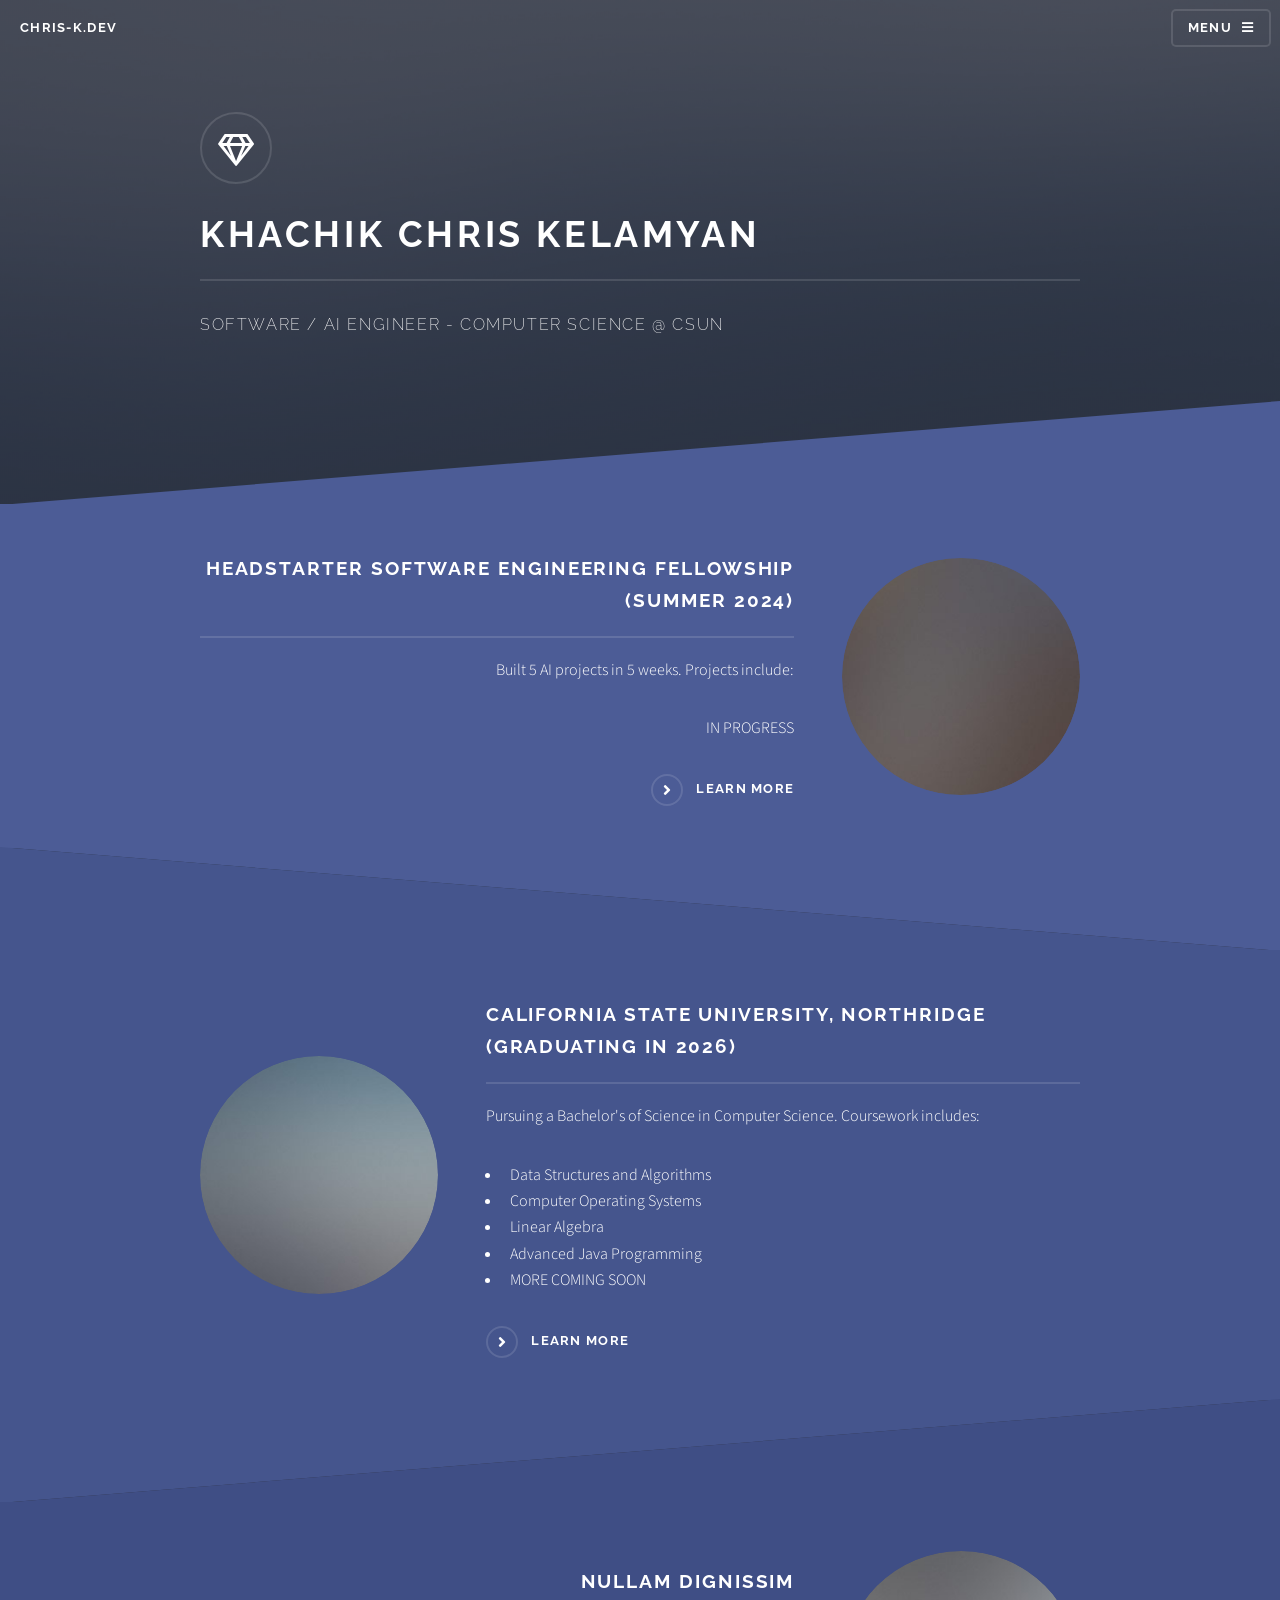
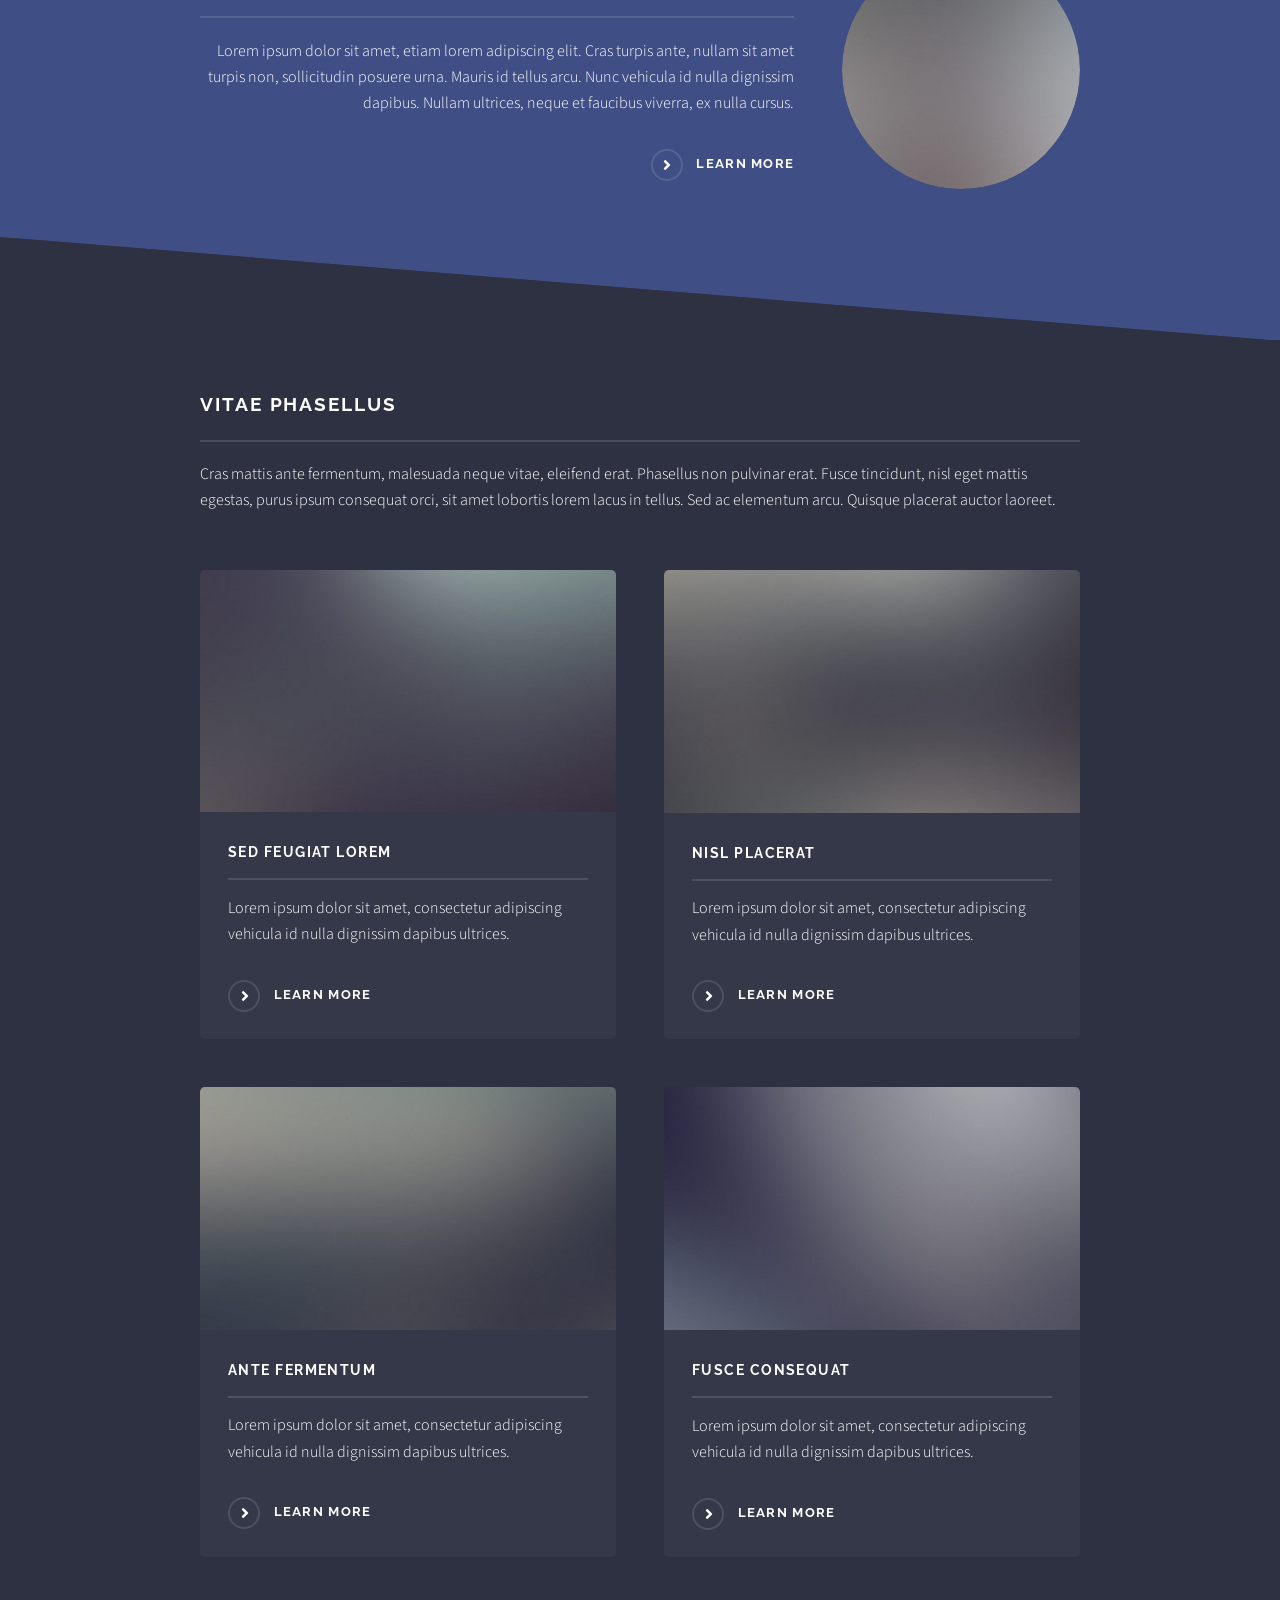
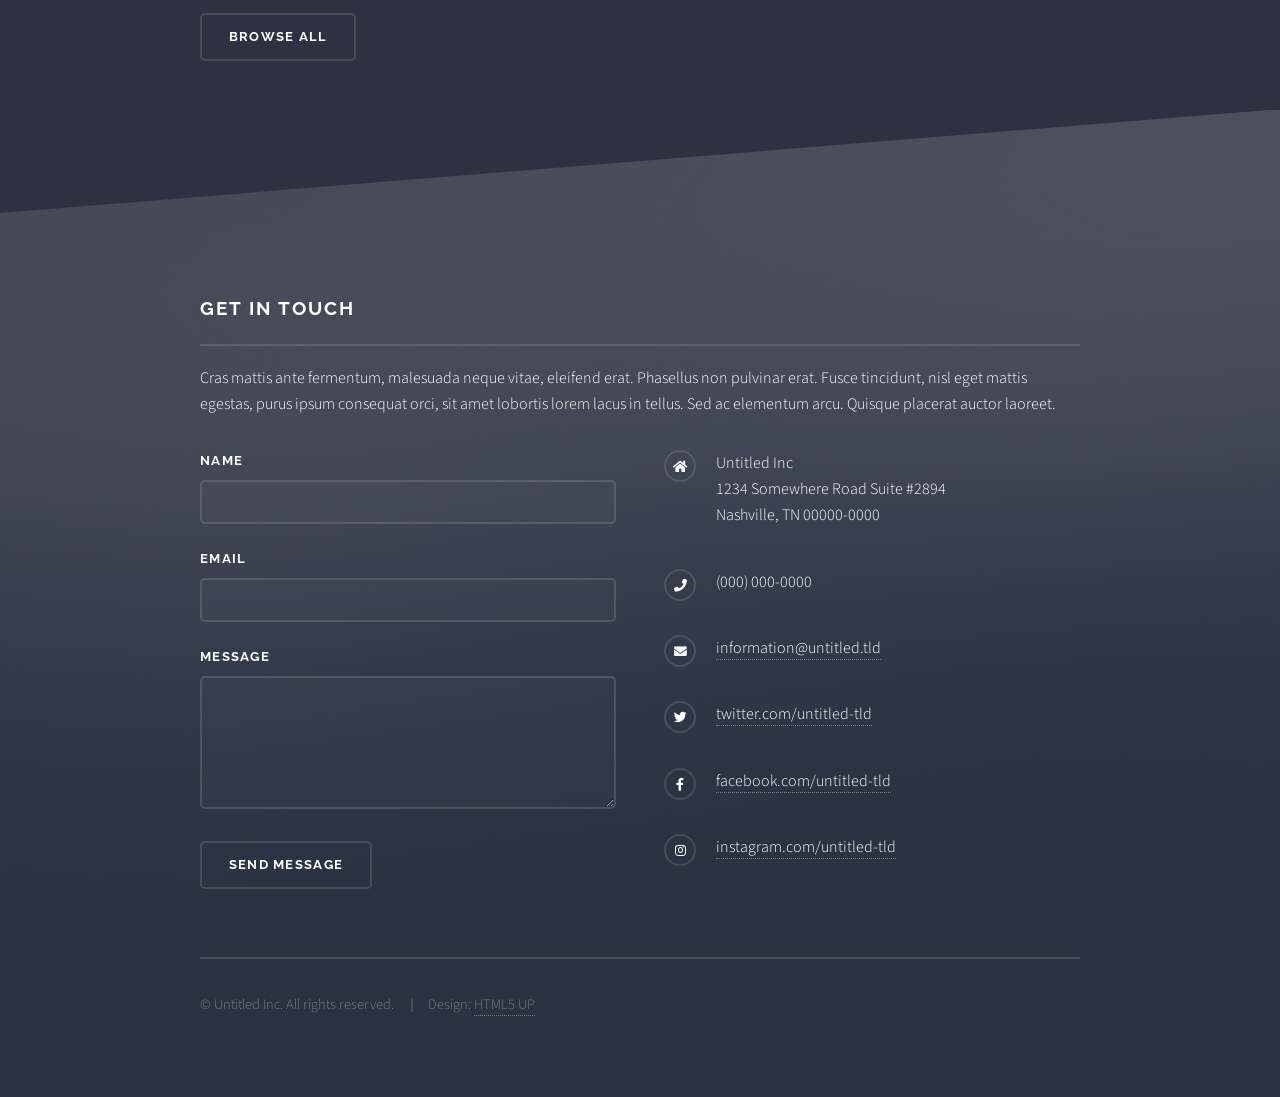
==== commit c9f97fc9: "Updated some stuff" ====
--- a/index.html
+++ b/index.html
@@ -6,7 +6,7 @@
 -->
 <html>
   <head>
-    <title>Solid State by HTML5 UP</title>
+    <title>Khachik Chris Kelamyan Landing Page</title>
     <meta charset="utf-8" />
     <meta
       name="viewport"
@@ -22,7 +22,7 @@
     <div id="page-wrapper">
       <!-- Header -->
       <header id="header" class="alt">
-        <h1><a href="index.html">Solid State</a></h1>
+        <h1><a href="index.html">chris-k.dev</a></h1>
         <nav>
           <a href="#menu">Menu</a>
         </nav>
@@ -59,15 +59,19 @@
           <div class="inner">
             <a href="#" class="image"><img src="images/pic01.jpg" alt="" /></a>
             <div class="content">
-              <h2 class="major">Magna arcu feugiat</h2>
-              <p>
-                Lorem ipsum dolor sit amet, etiam lorem adipiscing elit. Cras
-                turpis ante, nullam sit amet turpis non, sollicitudin posuere
-                urna. Mauris id tellus arcu. Nunc vehicula id nulla dignissim
-                dapibus. Nullam ultrices, neque et faucibus viverra, ex nulla
-                cursus.
-              </p>
-              <a href="#" class="special">Learn more</a>
+              <h2 class="major">
+                Headstarter Software Engineering Fellowship (Summer 2024)
+              </h2>
+              <p>Built 5 AI projects in 5 weeks. Projects include:</p>
+              <ul>
+                IN PROGRESS
+              </ul>
+              <a
+                href="https://headstarter.co/about"
+                class="special"
+                target="_blank"
+                >Learn more</a
+              >
             </div>
           </div>
         </section>
@@ -77,15 +81,26 @@
           <div class="inner">
             <a href="#" class="image"><img src="images/pic02.jpg" alt="" /></a>
             <div class="content">
-              <h2 class="major">Tempus adipiscing</h2>
+              <h2 class="major">
+                California State University, Northridge (Graduating in 2026)
+              </h2>
               <p>
-                Lorem ipsum dolor sit amet, etiam lorem adipiscing elit. Cras
-                turpis ante, nullam sit amet turpis non, sollicitudin posuere
-                urna. Mauris id tellus arcu. Nunc vehicula id nulla dignissim
-                dapibus. Nullam ultrices, neque et faucibus viverra, ex nulla
-                cursus.
+                Pursuing a Bachelor's of Science in Computer Science. Coursework
+                includes:
               </p>
-              <a href="#" class="special">Learn more</a>
+              <ul>
+                <li>Data Structures and Algorithms</li>
+                <li>Computer Operating Systems</li>
+                <li>Linear Algebra</li>
+                <li>Advanced Java Programming</li>
+                <li>MORE COMING SOON</li>
+              </ul>
+              <a
+                href="https://www.csun.edu/engineering-computer-science/computer-science/bachelor-science-degree-computer-science"
+                class="special"
+                target="_blank"
+                >Learn more</a
+              >
             </div>
           </div>
         </section>
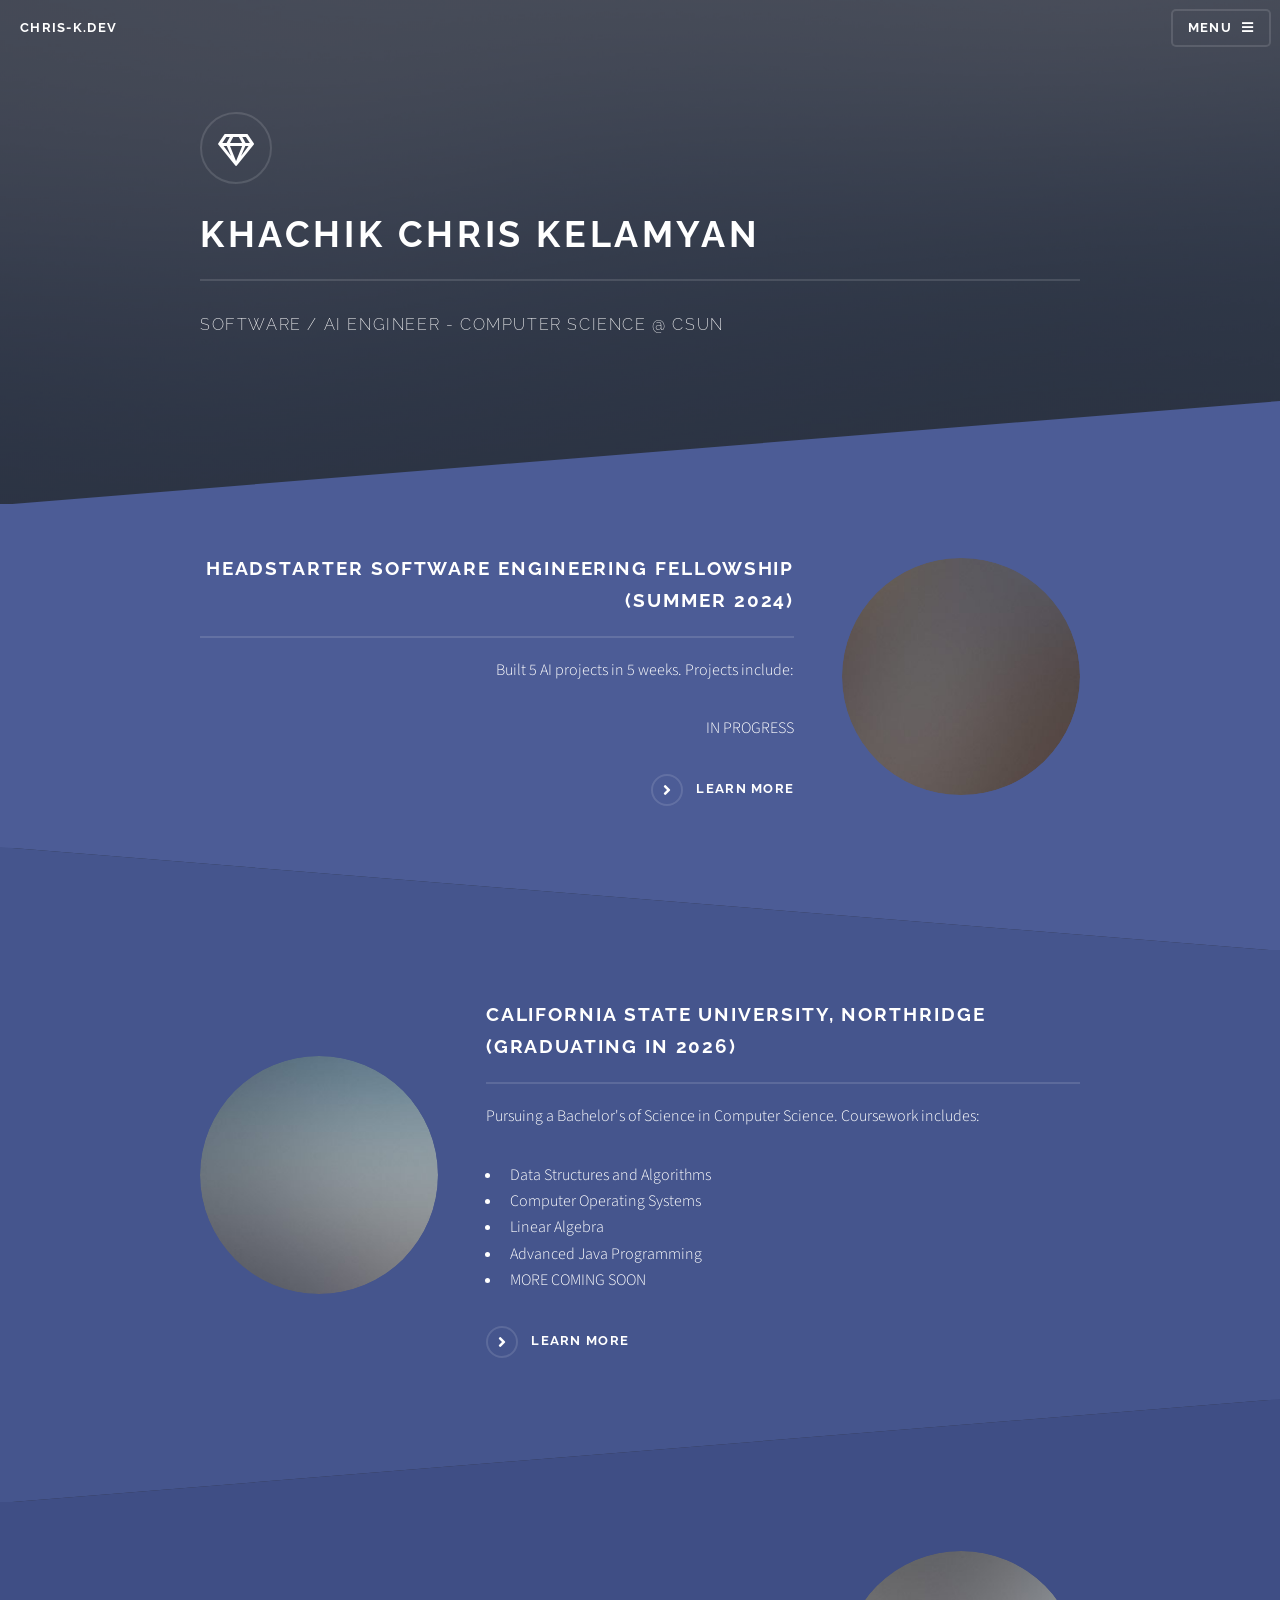
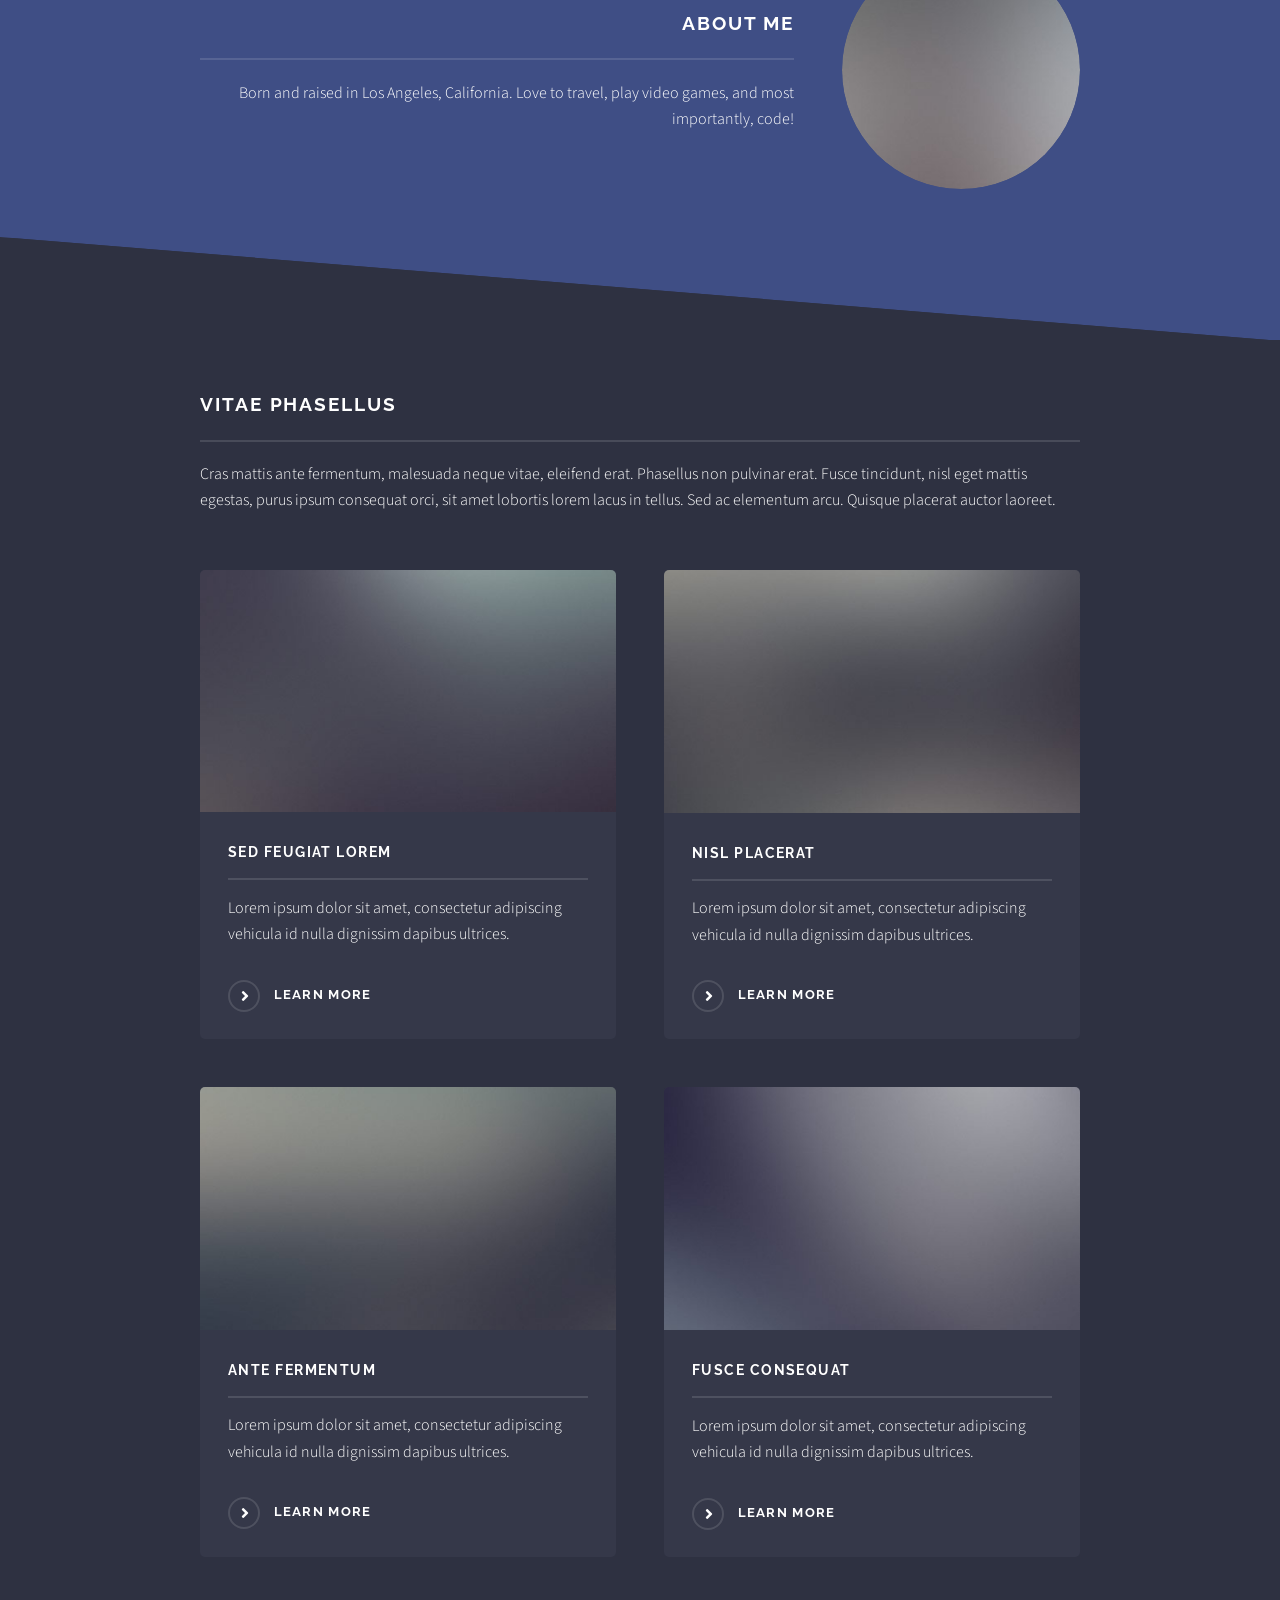
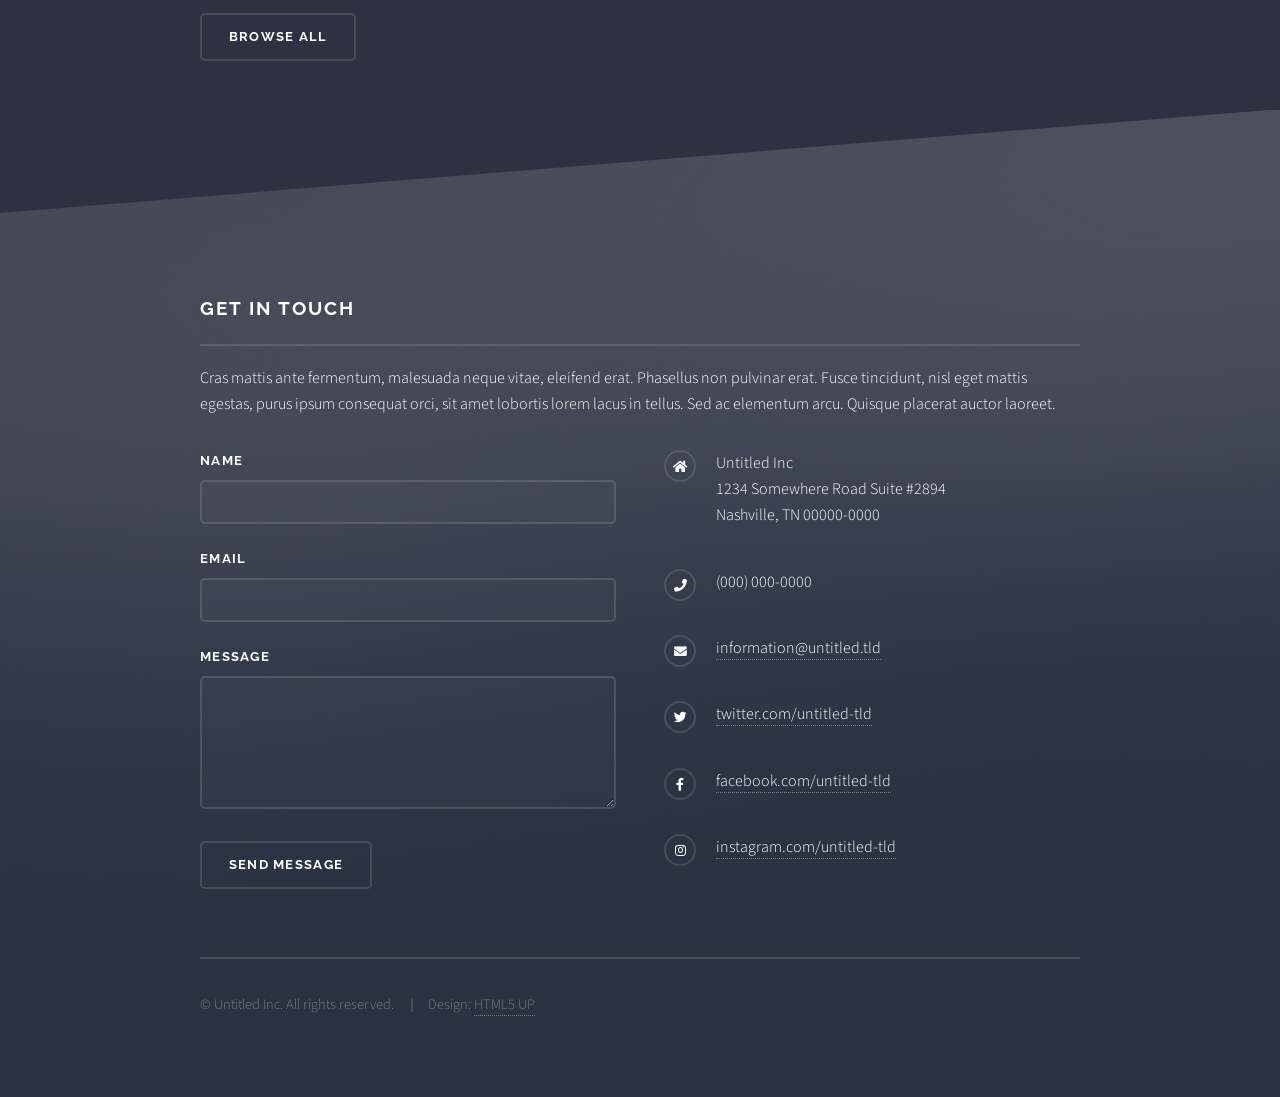
==== commit 650f0e67: "Added about me section" ====
--- a/index.html
+++ b/index.html
@@ -110,15 +110,10 @@
           <div class="inner">
             <a href="#" class="image"><img src="images/pic03.jpg" alt="" /></a>
             <div class="content">
-              <h2 class="major">Nullam dignissim</h2>
+              <h2 class="major">About Me</h2>
               <p>
-                Lorem ipsum dolor sit amet, etiam lorem adipiscing elit. Cras
-                turpis ante, nullam sit amet turpis non, sollicitudin posuere
-                urna. Mauris id tellus arcu. Nunc vehicula id nulla dignissim
-                dapibus. Nullam ultrices, neque et faucibus viverra, ex nulla
-                cursus.
+                Born and raised in Los Angeles, California. Love to travel, play video games, and most importantly, code!
               </p>
-              <a href="#" class="special">Learn more</a>
             </div>
           </div>
         </section>
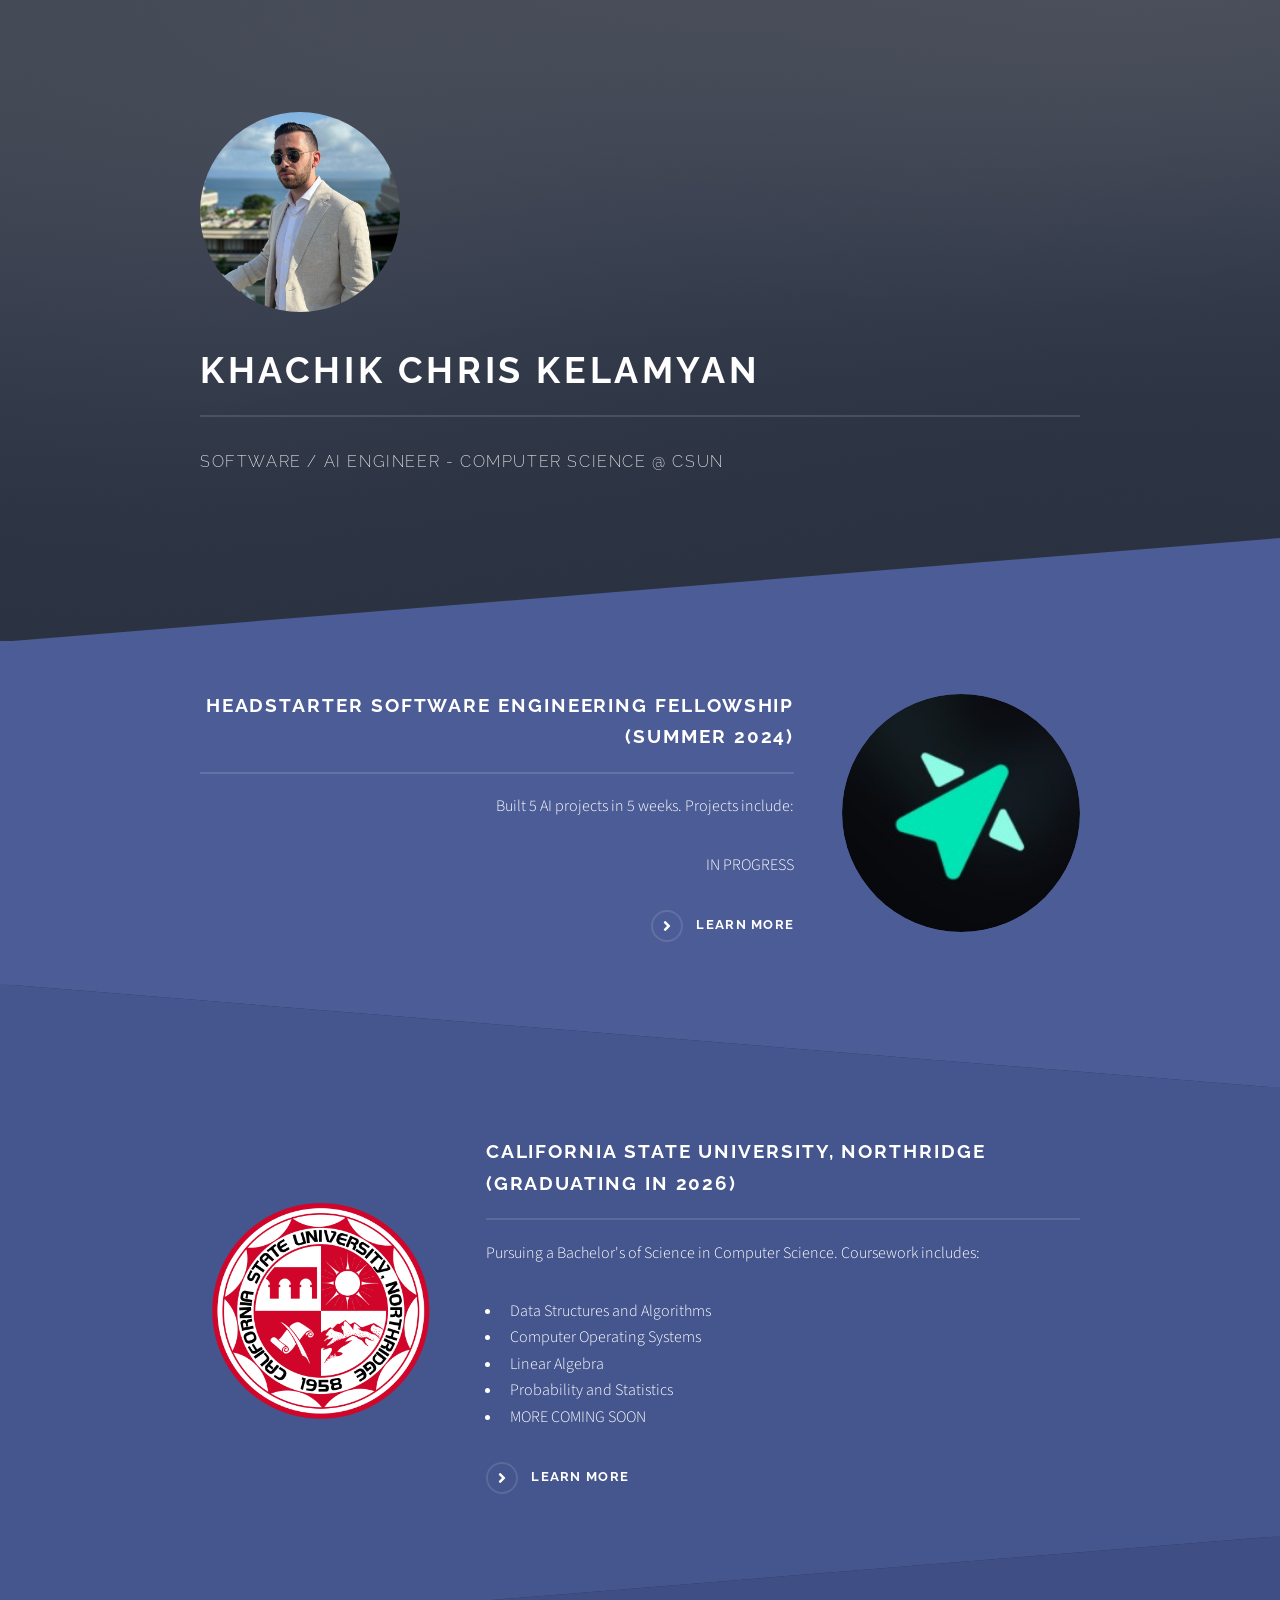
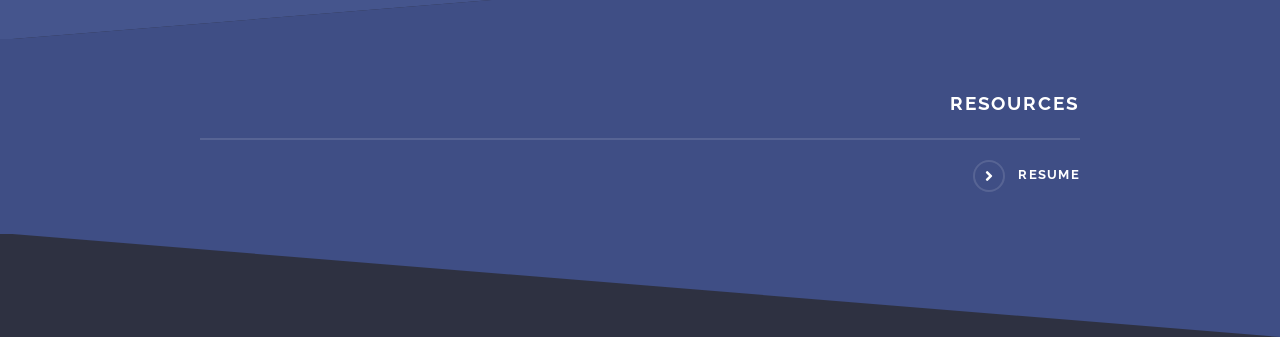
==== commit ececa70d: "Added images and removed unused sections" ====
--- a/index.html
+++ b/index.html
@@ -20,7 +20,7 @@
   <body class="is-preload">
     <!-- Page Wrapper -->
     <div id="page-wrapper">
-      <!-- Header -->
+      <!-- Header
       <header id="header" class="alt">
         <h1><a href="index.html">chris-k.dev</a></h1>
         <nav>
@@ -46,7 +46,7 @@
       <!-- Banner -->
       <section id="banner">
         <div class="inner">
-          <div class="logo"><span class="icon fa-gem"></span></div>
+          <div class="logo"><img src="images/self-portrait.jpg" alt="Logo" class="circular-image"></span></div>
           <h2>Khachik Chris Kelamyan</h2>
           <p>Software / AI Engineer - Computer Science @ CSUN</p>
         </div>
@@ -57,7 +57,9 @@
         <!-- One -->
         <section id="one" class="wrapper spotlight style1">
           <div class="inner">
-            <a href="#" class="image"><img src="images/pic01.jpg" alt="" /></a>
+            <a href="#" class="image"
+              ><img src="images/theheadstarter_logo.jpg" alt=""
+            /></a>
             <div class="content">
               <h2 class="major">
                 Headstarter Software Engineering Fellowship (Summer 2024)
@@ -79,7 +81,7 @@
         <!-- Two -->
         <section id="two" class="wrapper alt spotlight style2">
           <div class="inner">
-            <a href="#" class="image"><img src="images/pic02.jpg" alt="" /></a>
+            <a href="#" class="image"><img src="images/CSUN.png" alt="" /></a>
             <div class="content">
               <h2 class="major">
                 California State University, Northridge (Graduating in 2026)
@@ -92,7 +94,7 @@
                 <li>Data Structures and Algorithms</li>
                 <li>Computer Operating Systems</li>
                 <li>Linear Algebra</li>
-                <li>Advanced Java Programming</li>
+                <li>Probability and Statistics</li>
                 <li>MORE COMING SOON</li>
               </ul>
               <a
@@ -108,17 +110,14 @@
         <!-- Three -->
         <section id="three" class="wrapper spotlight style3">
           <div class="inner">
-            <a href="#" class="image"><img src="images/pic03.jpg" alt="" /></a>
             <div class="content">
-              <h2 class="major">About Me</h2>
-              <p>
-                Born and raised in Los Angeles, California. Love to travel, play video games, and most importantly, code!
-              </p>
-            </div>
-          </div>
-        </section>
-
-        <!-- Four -->
+              <h2 class="major">Resources</h2>
+              <a href="https://drive.google.com/file/d/1LqMbZv_DMW-b-79iPyZzOyv04-HC7ctW/view?usp=sharing" class="special" target="_blank">Resume</a>
+            </div>
+          </div>
+        </section>
+
+        <!-- Four
         <section id="four" class="wrapper alt style1">
           <div class="inner">
             <h2 class="major">Vitae phasellus</h2>
@@ -181,7 +180,7 @@
         </section>
       </section>
 
-      <!-- Footer -->
+      <!-- Footer
       <section id="footer">
         <div class="inner">
           <h2 class="major">Get in touch</h2>
--- a/assets/css/main.css
+++ b/assets/css/main.css
@@ -1,11 +1,18 @@
 @import url(fontawesome-all.min.css);
 @import url("https://fonts.googleapis.com/css?family=Raleway:200,700|Source+Sans+Pro:300,600,300italic,600italic");
 
-/*
-	Solid State by HTML5 UP
-	html5up.net | @ajlkn
-	Free for personal and commercial use under the CCA 3.0 license (html5up.net/license)
+/*
+	Solid State by HTML5 UP
+	html5up.net | @ajlkn
+	Free for personal and commercial use under the CCA 3.0 license (html5up.net/license)
 */
+
+.circular-image {
+	width: 200px; /* Adjust the size as needed */
+	height: 200px; /* Adjust the size as needed */
+	border-radius: 50%;
+	object-fit: cover;
+  }
 
 html, body, div, span, applet, object,
 iframe, h1, h2, h3, h4, h5, h6, p, blockquote,
@@ -101,11 +108,11 @@
 	body {
 		background-color: #2e3141;
 		background-image: linear-gradient(to top, rgba(46, 49, 65, 0.8), rgba(46, 49, 65, 0.8)), url("../../images/bg.jpg");
-		background-size: auto,+		background-size: auto,
  cover;
-		background-attachment: fixed,+		background-attachment: fixed,
  fixed;
-		background-position: center,+		background-position: center,
  center;
 	}
 
@@ -3467,9 +3474,9 @@
 				padding: 7em 0 8.25em 0 ;
 				background-color: #2e3141;
 				background-image: linear-gradient(to top, rgba(46, 49, 65, 0.8), rgba(46, 49, 65, 0.8)), url("../../images/bg.jpg");
-				background-size: auto,+				background-size: auto,
  cover;
-				background-position: center,+				background-position: center,
  center;
 				margin-bottom: -6.5em;
 			}
@@ -3579,9 +3586,9 @@
 			padding: 9em 0 6.25em 0 ;
 			background-color: #2e3141;
 			background-image: linear-gradient(to top, rgba(46, 49, 65, 0.8), rgba(46, 49, 65, 0.8)), url("../../images/bg.jpg");
-			background-size: auto,+			background-size: auto,
  cover;
-			background-position: center,+			background-position: center,
  0% 30%;
 			margin-bottom: -6.5em;
 		}
@@ -3592,9 +3599,9 @@
 
 		#wrapper > header {
 			padding: 11em 3em 7.375em 3em ;
-			background-size: auto,+			background-size: auto,
  cover;
-			background-position: center,+			background-position: center,
  0% 0%;
 			margin-bottom: -4.75em;
 		}
@@ -3609,7 +3616,7 @@
 
 		#wrapper > header {
 			padding: 6.5em 2em 3em 2em ;
-			background-size: auto,+			background-size: auto,
  125%;
 			margin-bottom: -2.5em;
 		}
@@ -4072,9 +4079,9 @@
 		#footer {
 			background-color: #2e3141;
 			background-image: linear-gradient(to top, rgba(46, 49, 65, 0.8), rgba(46, 49, 65, 0.8)), url("../../images/bg.jpg");
-			background-size: auto,+			background-size: auto,
  cover;
-			background-position: center,+			background-position: center,
  center;
 			margin-top: -6.5em;
 			padding-top: 6.5em;
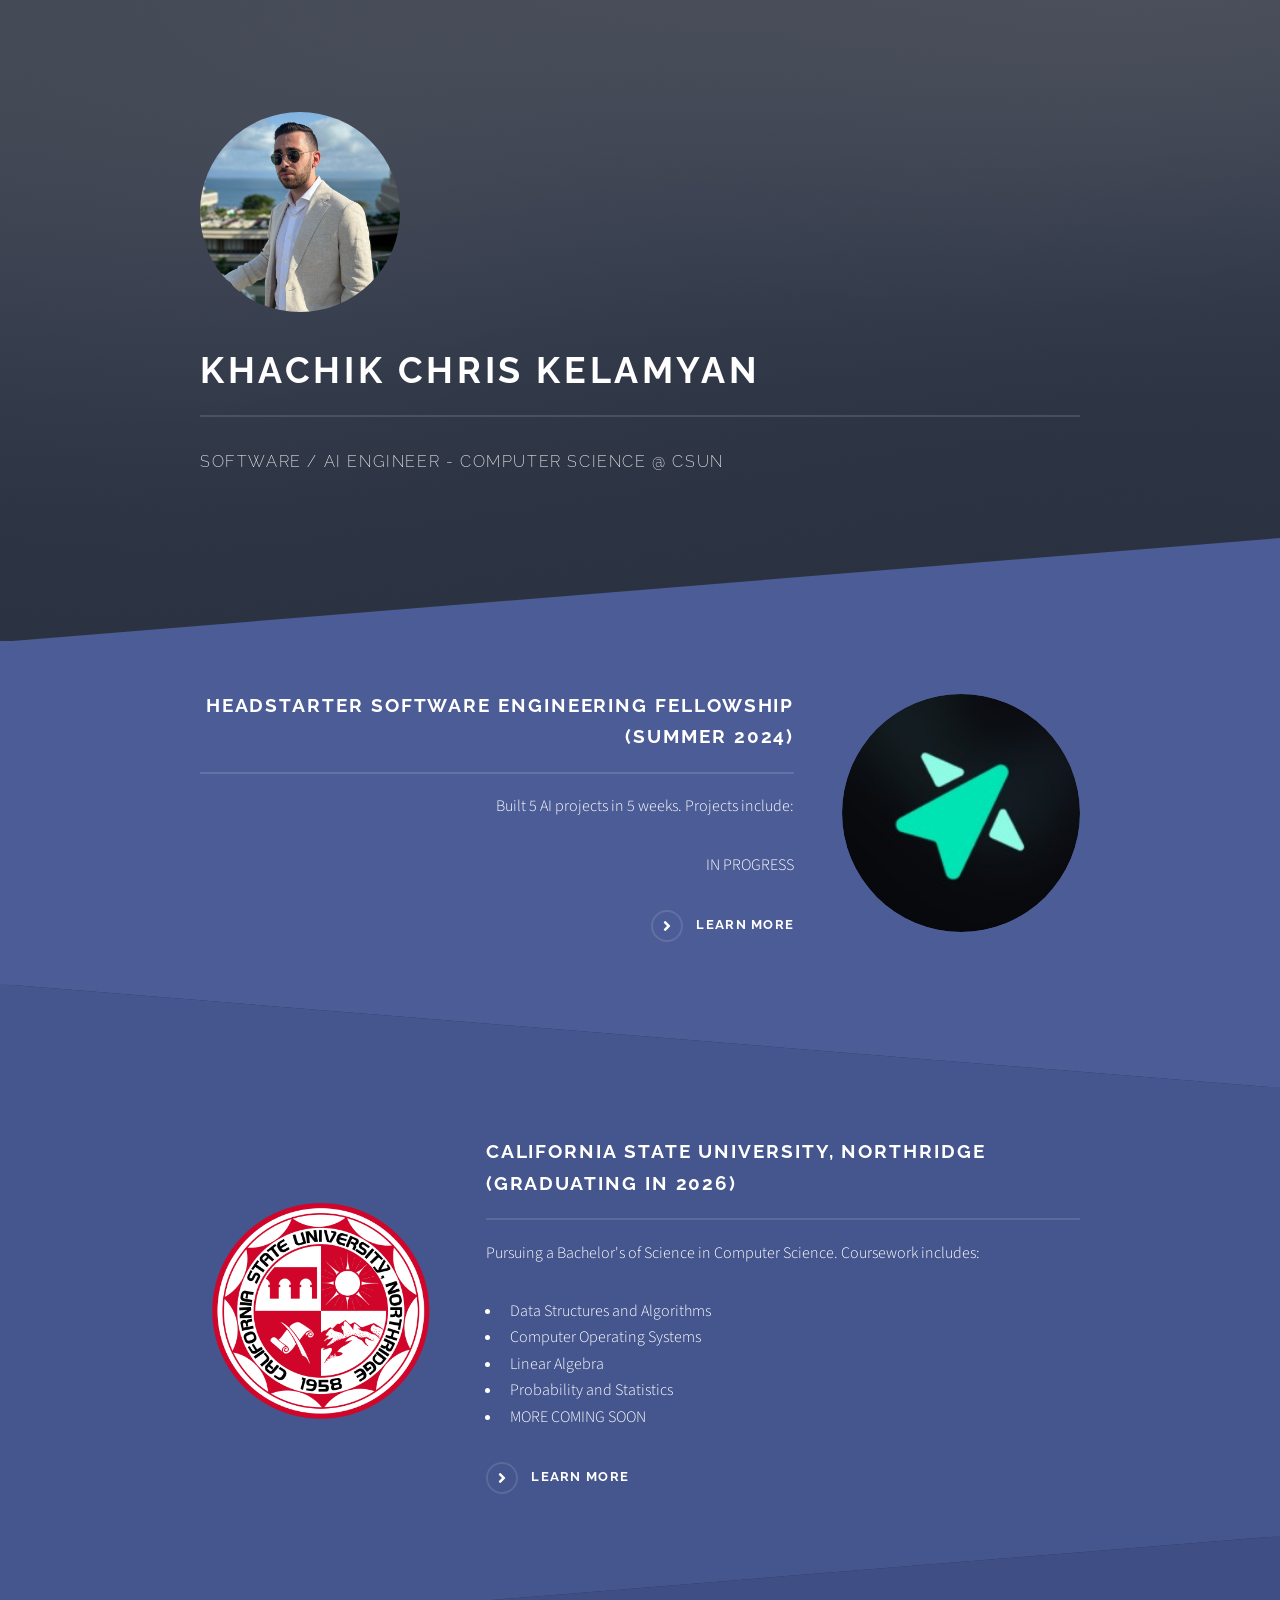
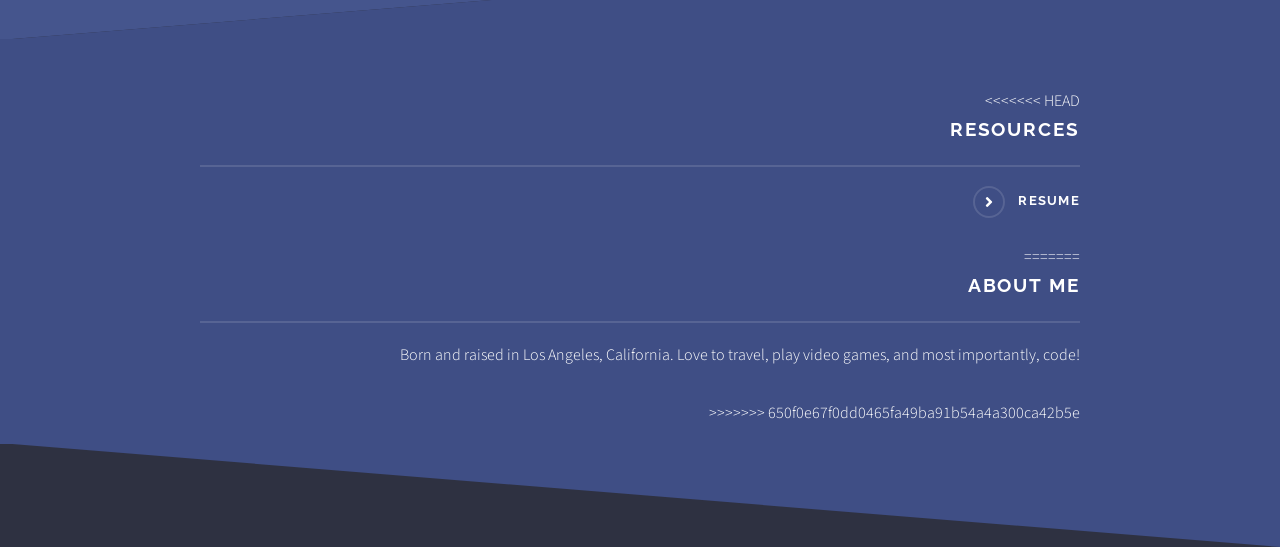
==== commit 70889073: "Merge branch 'main' of https://github.com/ChrisK15/landing-page" ====
--- a/index.html
+++ b/index.html
@@ -111,8 +111,15 @@
         <section id="three" class="wrapper spotlight style3">
           <div class="inner">
             <div class="content">
+<<<<<<< HEAD
               <h2 class="major">Resources</h2>
               <a href="https://drive.google.com/file/d/1LqMbZv_DMW-b-79iPyZzOyv04-HC7ctW/view?usp=sharing" class="special" target="_blank">Resume</a>
+=======
+              <h2 class="major">About Me</h2>
+              <p>
+                Born and raised in Los Angeles, California. Love to travel, play video games, and most importantly, code!
+              </p>
+>>>>>>> 650f0e67f0dd0465fa49ba91b54a4a300ca42b5e
             </div>
           </div>
         </section>
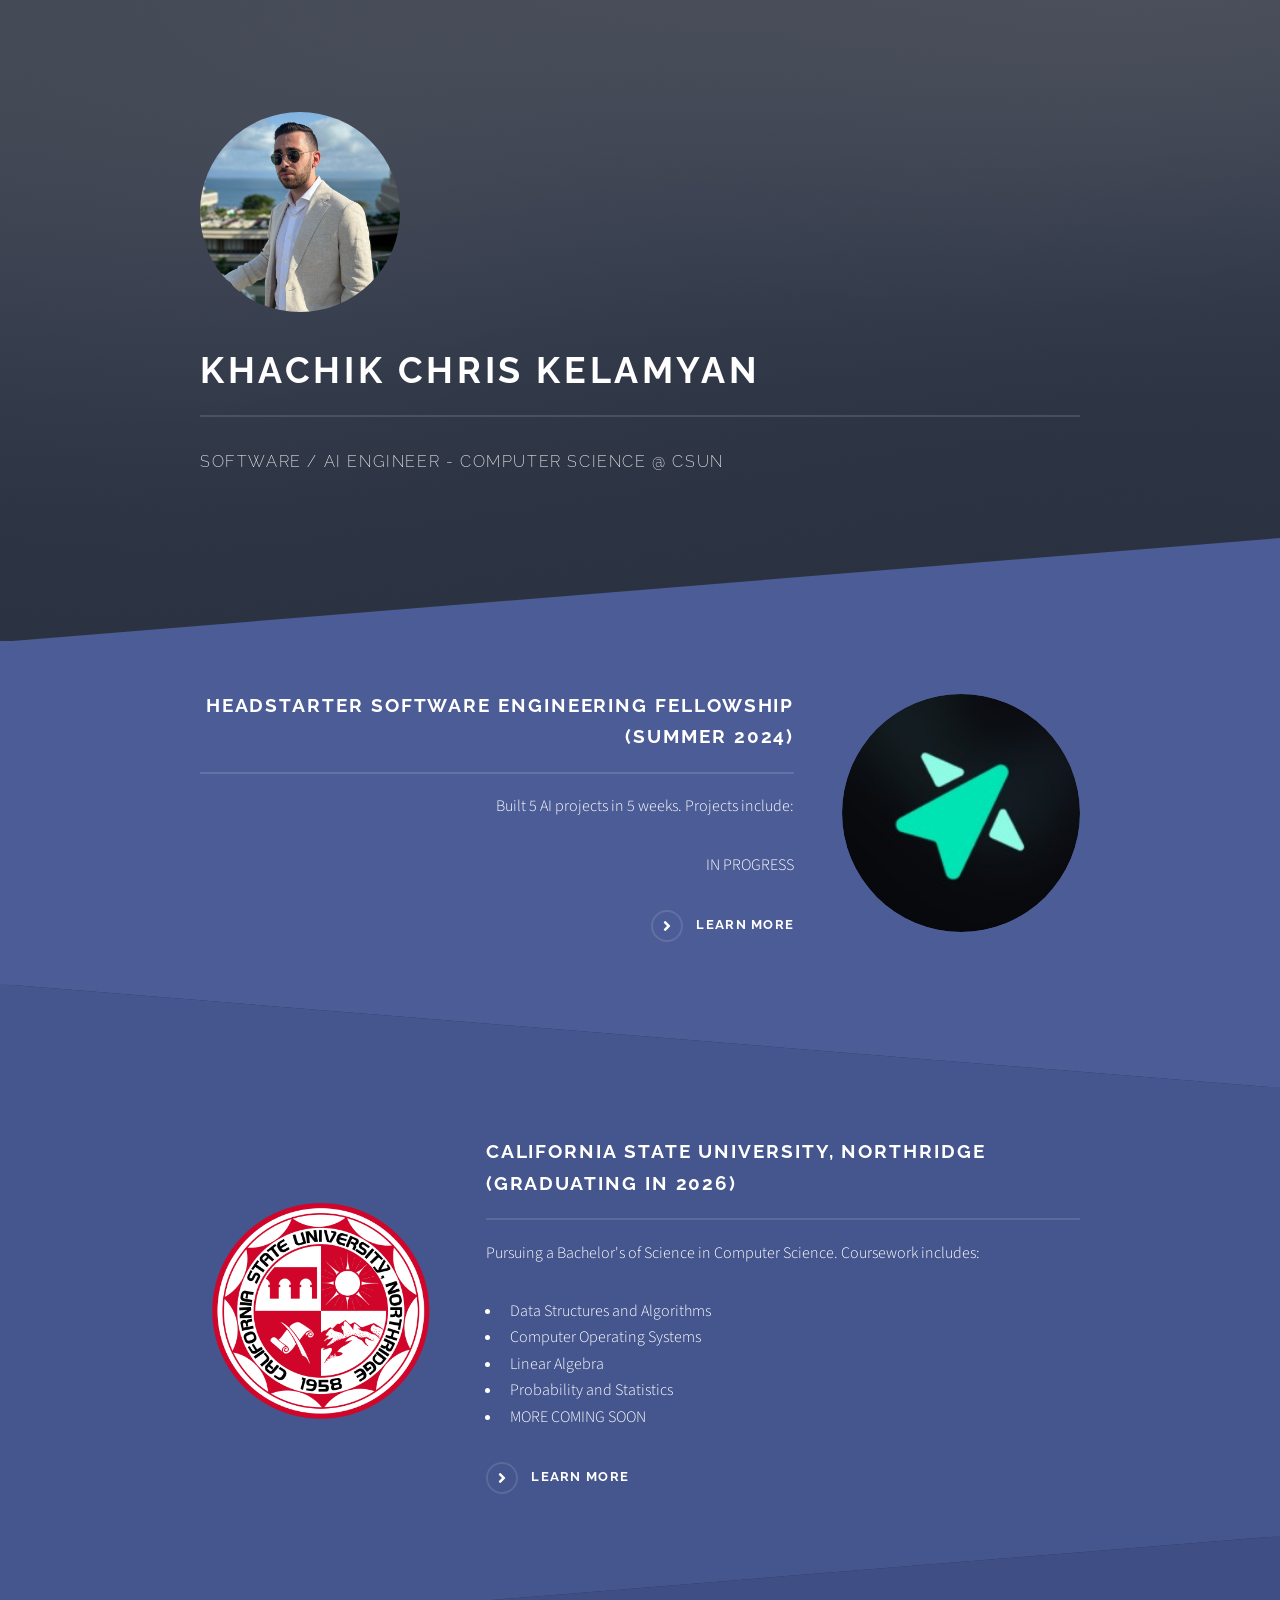
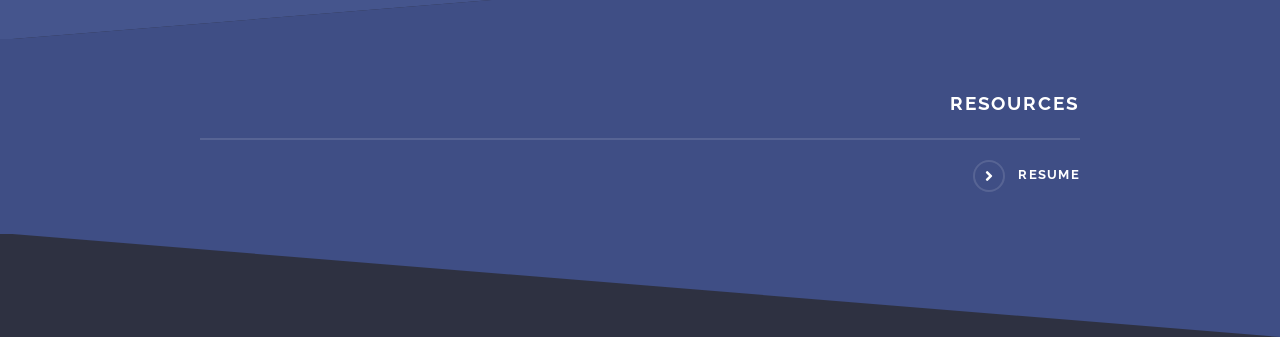
==== commit 7b322bb2: "final" ====
--- a/index.html
+++ b/index.html
@@ -111,15 +111,8 @@
         <section id="three" class="wrapper spotlight style3">
           <div class="inner">
             <div class="content">
-<<<<<<< HEAD
               <h2 class="major">Resources</h2>
               <a href="https://drive.google.com/file/d/1LqMbZv_DMW-b-79iPyZzOyv04-HC7ctW/view?usp=sharing" class="special" target="_blank">Resume</a>
-=======
-              <h2 class="major">About Me</h2>
-              <p>
-                Born and raised in Los Angeles, California. Love to travel, play video games, and most importantly, code!
-              </p>
->>>>>>> 650f0e67f0dd0465fa49ba91b54a4a300ca42b5e
             </div>
           </div>
         </section>
